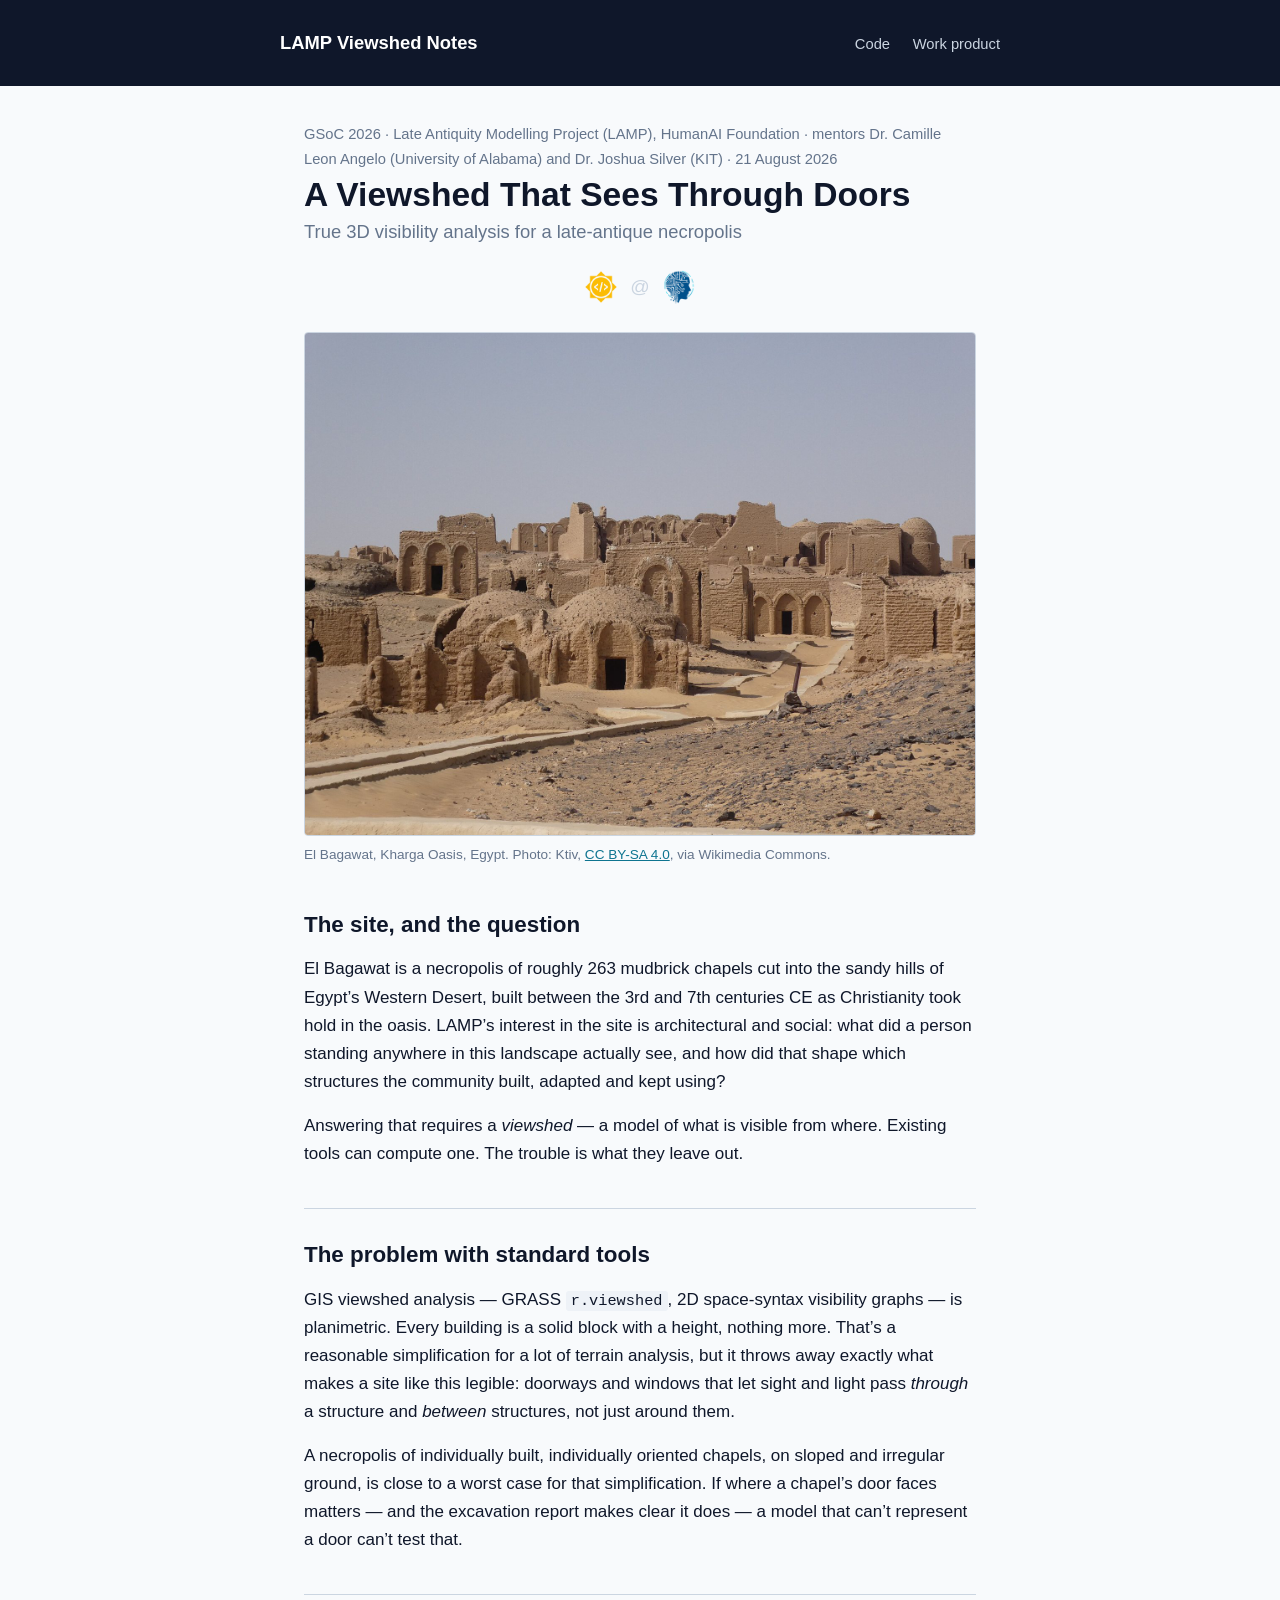
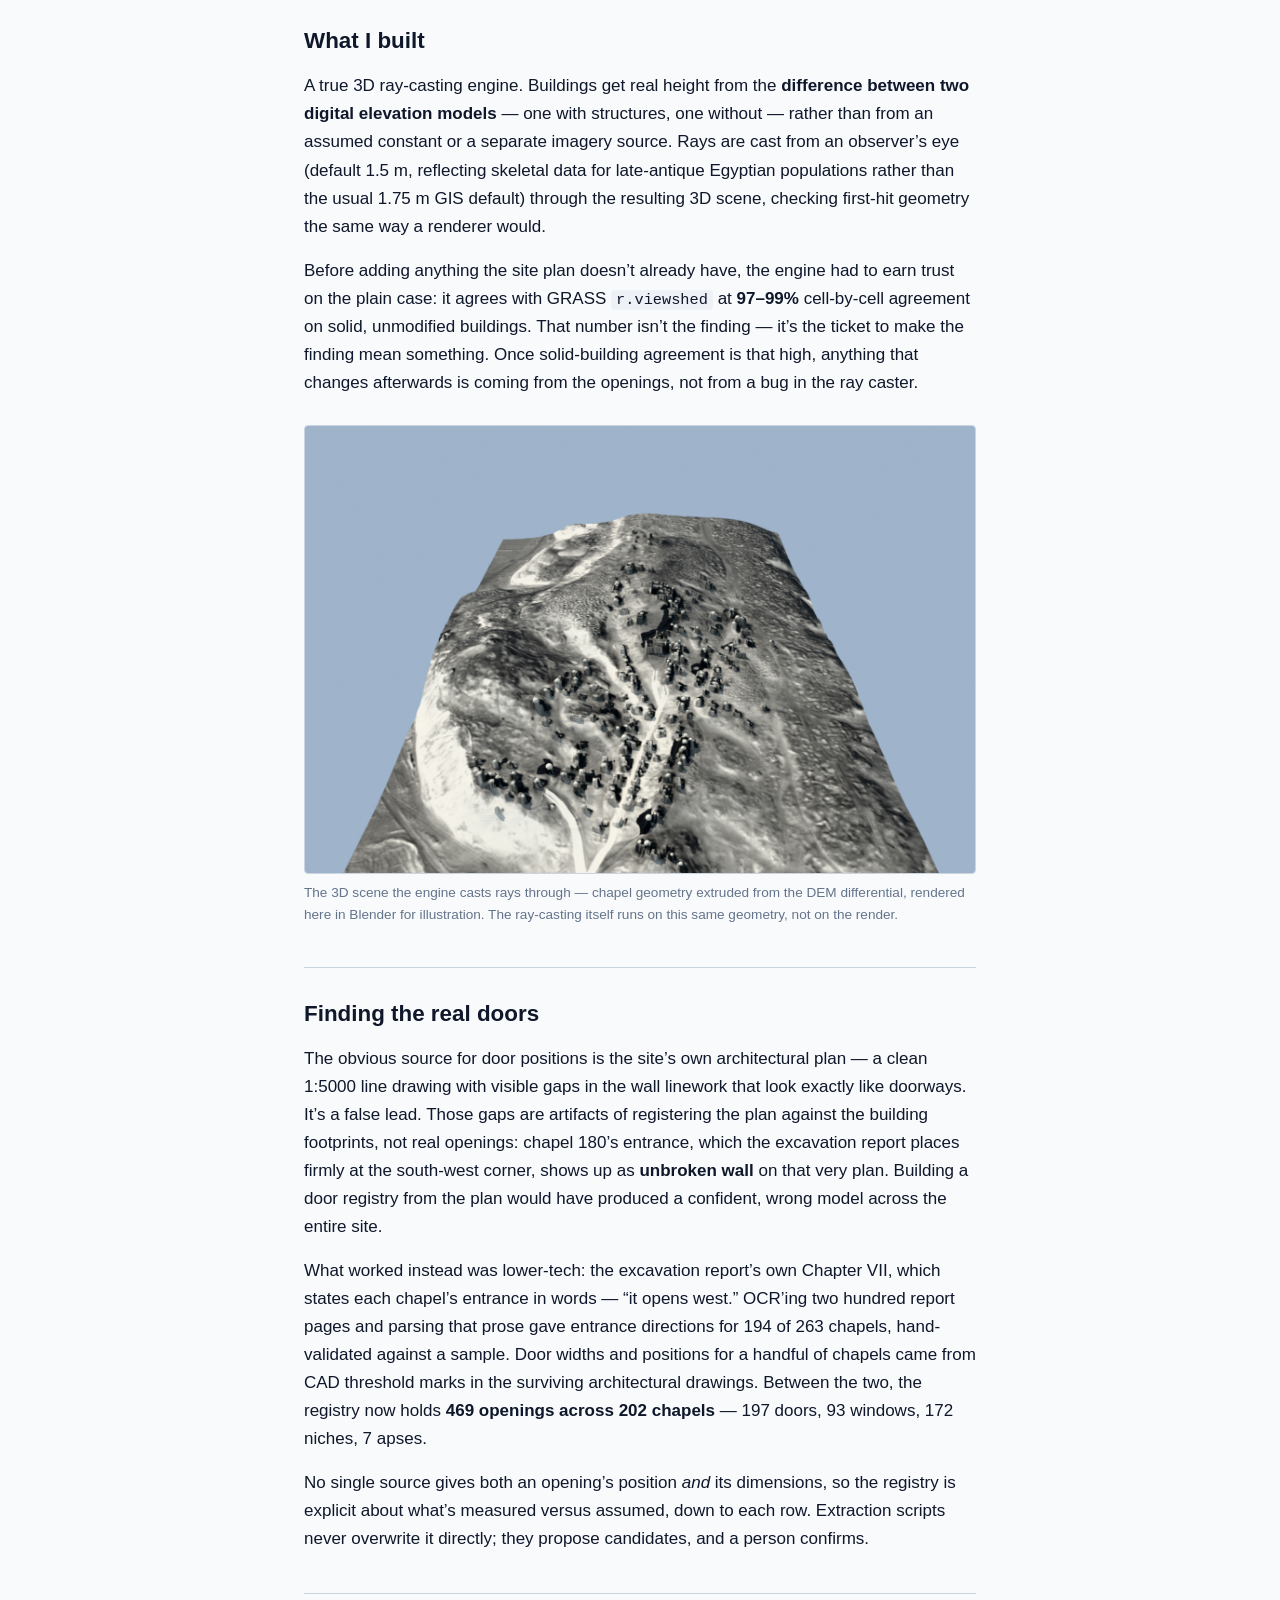
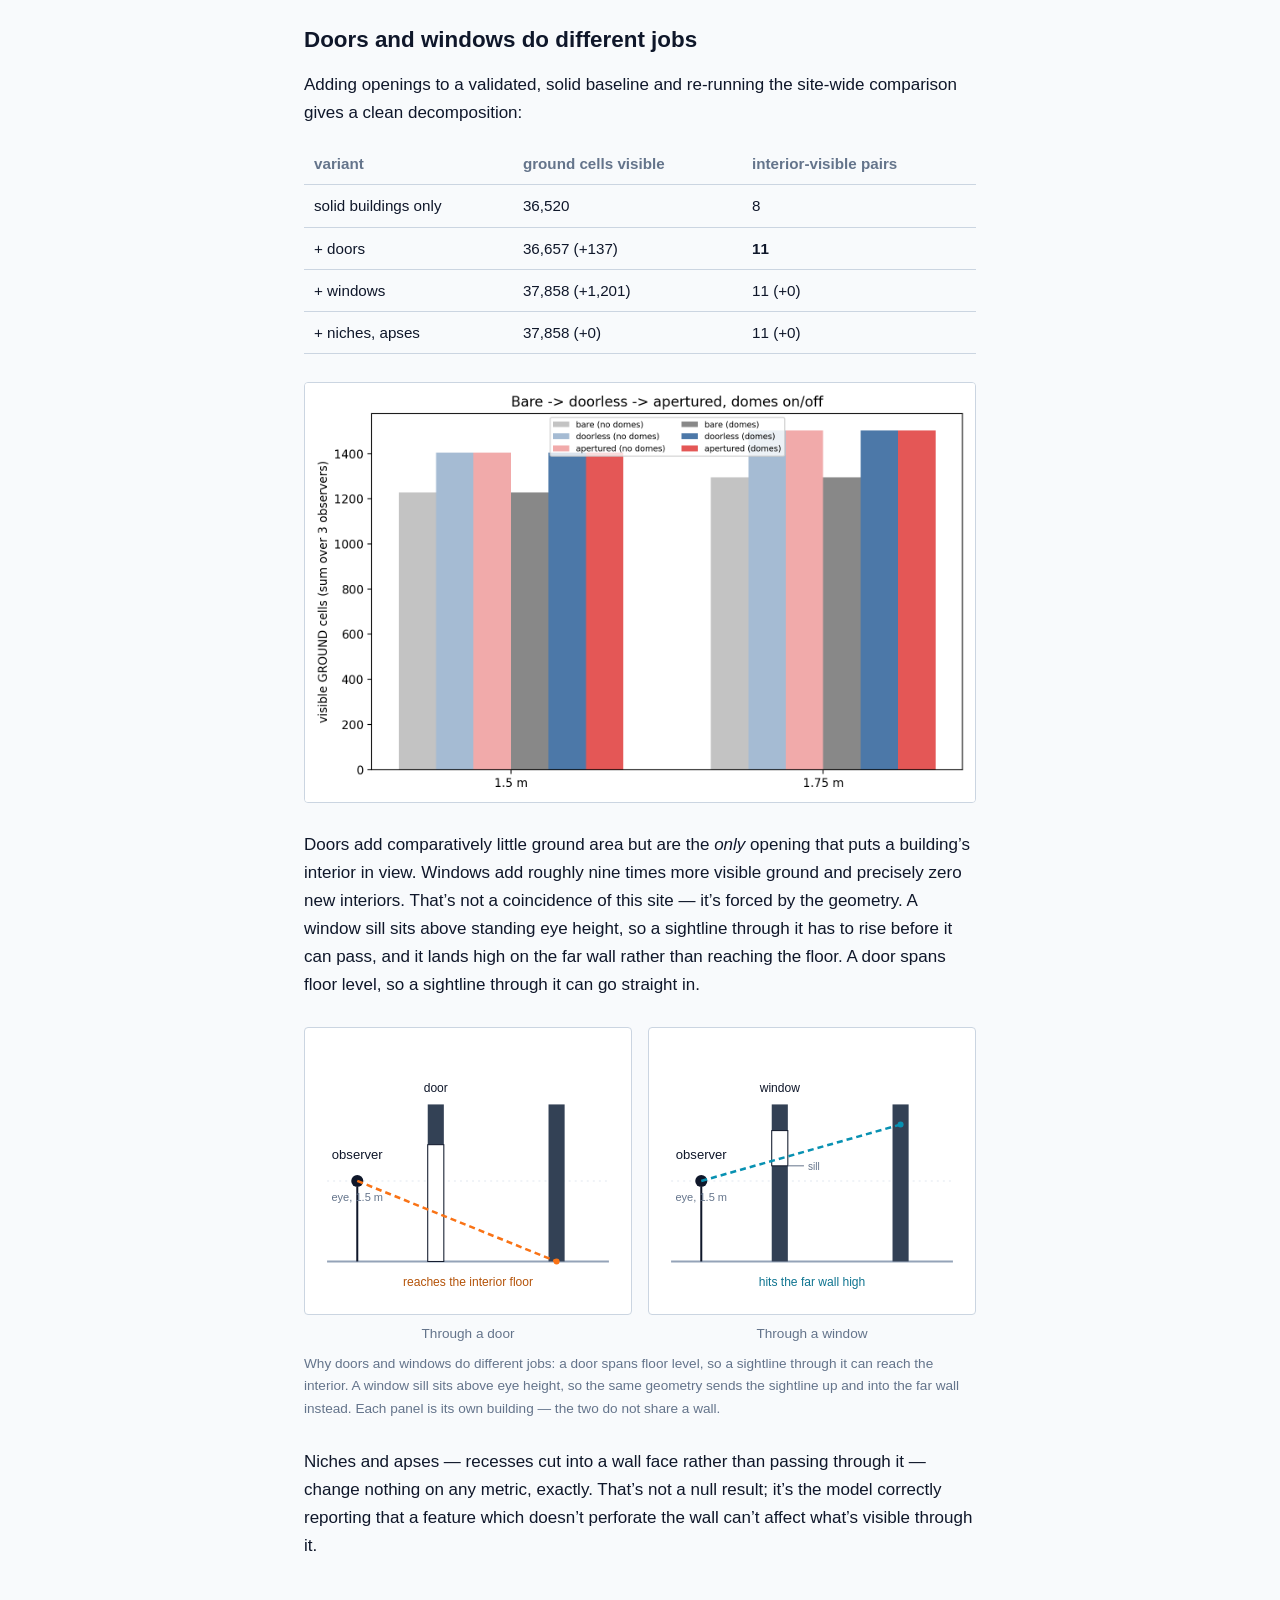
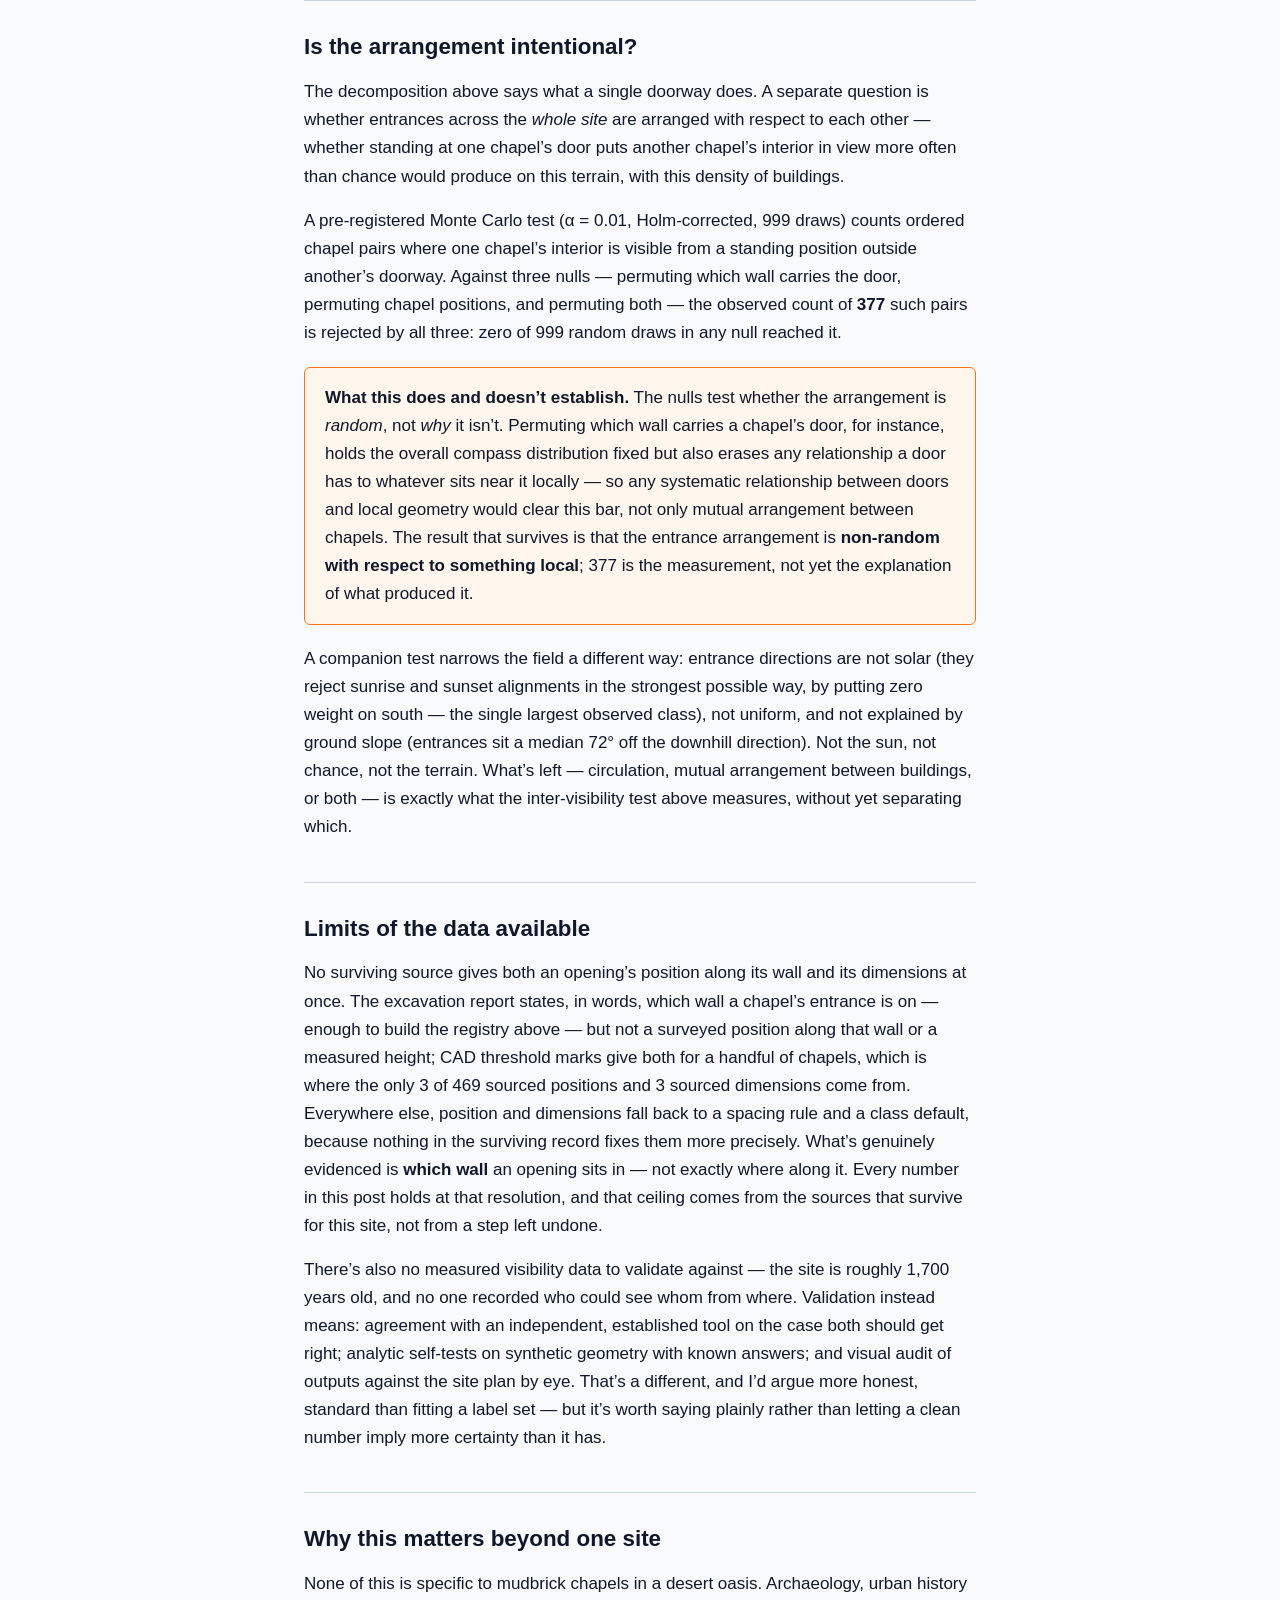
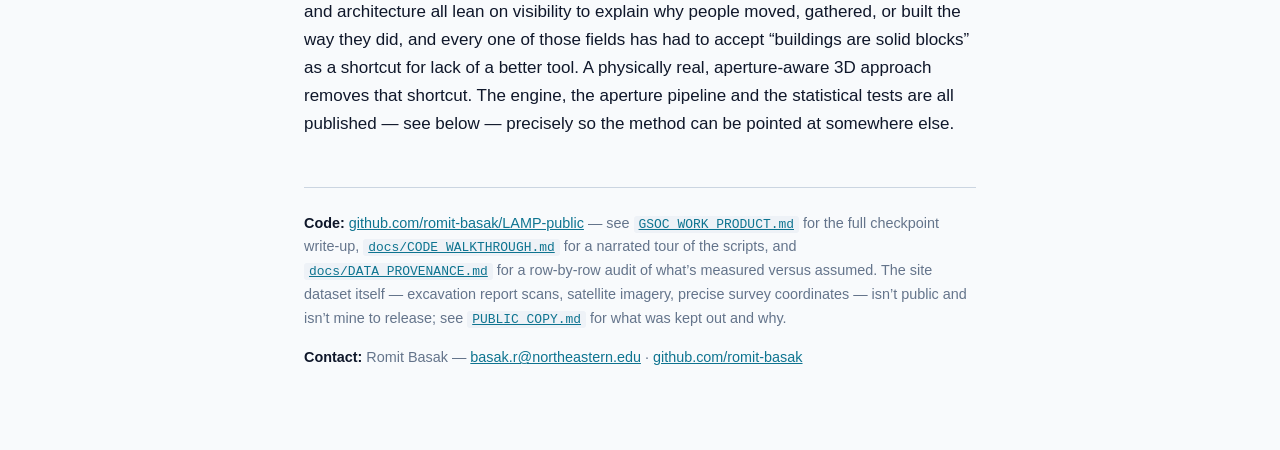
==== blog/a-viewshed-that-sees-through-doors/index.html @ 5e181757 "Renamed the post's URL to match its title and added a HumanAI/GSoC badge to the masthead" ====
<!DOCTYPE html>
<html lang="en">
<head>
<meta charset="utf-8">
<meta name="viewport" content="width=device-width, initial-scale=1">
<title>A Viewshed That Sees Through Doors — LAMP Viewshed Notes</title>
<meta name="description" content="True 3D visibility analysis for a late-antique necropolis: an aperture-aware ray-casting engine, a door/window registry sourced from the excavation report, and a pre-registered test of the entrance arrangement.">
<link rel="stylesheet" href="../assets/site.css">
</head>
<body>
<header class="site-header">
  <div class="wrap">
    <a class="brand" href="../../index.html">LAMP Viewshed Notes</a>
    <nav>
      <a href="https://github.com/romit-basak/LAMP-public">Code</a>
      <a href="https://github.com/romit-basak/LAMP-public/blob/main/GSOC_WORK_PRODUCT.md">Work product</a>
    </nav>
  </div>
</header>

<main>
<article class="post">

  <p class="kicker">GSoC 2026 · Late Antiquity Modelling Project (LAMP), HumanAI Foundation · mentors Dr. Camille Leon Angelo (University of Alabama) and Dr. Joshua Silver (KIT) · 21 August 2026</p>
  <h1>A Viewshed That Sees Through Doors</h1>
  <p class="subtitle">True 3D visibility analysis for a late-antique necropolis</p>

  <div class="program-badges">
    <img src="../assets/gsoc-icon.png" alt="Google Summer of Code">
    <span class="sep">&#64;</span>
    <img src="../assets/humanai-logo.png" alt="HumanAI Foundation">
  </div>

  <figure>
    <img src="assets/hero-bagawat.jpg" alt="General view of the mudbrick chapels at El Bagawat, photographed among the sandy hills of Kharga Oasis">
    <figcaption>El Bagawat, Kharga Oasis, Egypt. Photo: Ktiv,
      <a href="https://creativecommons.org/licenses/by-sa/4.0/">CC BY-SA 4.0</a>,
      via Wikimedia Commons.</figcaption>
  </figure>

  <h2>The site, and the question</h2>
  <p>El Bagawat is a necropolis of roughly 263 mudbrick chapels cut into
  the sandy hills of Egypt&rsquo;s Western Desert, built between the 3rd
  and 7th centuries CE as Christianity took hold in the oasis. LAMP&rsquo;s
  interest in the site is architectural and social: what did a person
  standing anywhere in this landscape actually see, and how did that
  shape which structures the community built, adapted and kept using?</p>
  <p>Answering that requires a <em>viewshed</em> &mdash; a model of what
  is visible from where. Existing tools can compute one. The trouble is
  what they leave out.</p>

  <h2>The problem with standard tools</h2>
  <p>GIS viewshed analysis &mdash; GRASS <code>r.viewshed</code>, 2D
  space-syntax visibility graphs &mdash; is planimetric. Every building
  is a solid block with a height, nothing more. That&rsquo;s a
  reasonable simplification for a lot of terrain analysis, but it
  throws away exactly what makes a site like this legible: doorways and
  windows that let sight and light pass <em>through</em> a structure and
  <em>between</em> structures, not just around them.</p>
  <p>A necropolis of individually built, individually oriented chapels,
  on sloped and irregular ground, is close to a worst case for that
  simplification. If where a chapel&rsquo;s door faces matters &mdash;
  and the excavation report makes clear it does &mdash; a model that
  can&rsquo;t represent a door can&rsquo;t test that.</p>

  <h2>What I built</h2>
  <p>A true 3D ray-casting engine. Buildings get real height from the
  <strong>difference between two digital elevation models</strong>
  &mdash; one with structures, one without &mdash; rather than from an
  assumed constant or a separate imagery source. Rays are cast from an
  observer&rsquo;s eye (default 1.5&nbsp;m, reflecting skeletal data for
  late-antique Egyptian populations rather than the usual 1.75&nbsp;m
  GIS default) through the resulting 3D scene, checking first-hit
  geometry the same way a renderer would.</p>
  <p>Before adding anything the site plan doesn&rsquo;t already have,
  the engine had to earn trust on the plain case: it agrees with GRASS
  <code>r.viewshed</code> at <strong>97&ndash;99%</strong> cell-by-cell
  agreement on solid, unmodified buildings. That number isn&rsquo;t the
  finding &mdash; it&rsquo;s the ticket to make the finding mean
  something. Once solid-building agreement is that high, anything that
  changes afterwards is coming from the openings, not from a bug in the
  ray caster.</p>

  <figure>
    <img src="assets/scene-overview.png" alt="A rendered 3D view of several chapels at eye level, showing real building height and roofline variation derived from the DEM differential">
    <figcaption>The 3D scene the engine casts rays through &mdash;
    chapel geometry extruded from the DEM differential, rendered here in
    Blender for illustration. The ray-casting itself runs on this same
    geometry, not on the render.</figcaption>
  </figure>

  <h2>Finding the real doors</h2>
  <p>The obvious source for door positions is the site&rsquo;s own
  architectural plan &mdash; a clean 1:5000 line drawing with visible
  gaps in the wall linework that look exactly like doorways. It&rsquo;s
  a false lead. Those gaps are artifacts of registering the plan against
  the building footprints, not real openings: chapel 180&rsquo;s
  entrance, which the excavation report places firmly at the south-west
  corner, shows up as <strong>unbroken wall</strong> on that very plan.
  Building a door registry from the plan would have produced a
  confident, wrong model across the entire site.</p>
  <p>What worked instead was lower-tech: the excavation report&rsquo;s
  own Chapter VII, which states each chapel&rsquo;s entrance in words
  &mdash; &ldquo;it opens west.&rdquo; OCR&rsquo;ing two hundred report
  pages and parsing that prose gave entrance directions for 194 of 263
  chapels, hand-validated against a sample. Door widths and positions
  for a handful of chapels came from CAD threshold marks in the
  surviving architectural drawings. Between the two, the registry now
  holds <strong>469 openings across 202 chapels</strong> &mdash; 197
  doors, 93 windows, 172 niches, 7 apses.</p>
  <p>No single source gives both an opening&rsquo;s position <em>and</em>
  its dimensions, so the registry is explicit about what&rsquo;s
  measured versus assumed, down to each row. Extraction scripts never
  overwrite it directly; they propose candidates, and a person
  confirms.</p>

  <h2>Doors and windows do different jobs</h2>
  <p>Adding openings to a validated, solid baseline and re-running the
  site-wide comparison gives a clean decomposition:</p>

  <table>
    <thead>
      <tr><th>variant</th><th>ground cells visible</th><th>interior-visible pairs</th></tr>
    </thead>
    <tbody>
      <tr><td>solid buildings only</td><td>36,520</td><td>8</td></tr>
      <tr><td>+ doors</td><td>36,657 (+137)</td><td><strong>11</strong></td></tr>
      <tr><td>+ windows</td><td>37,858 (+1,201)</td><td>11 (+0)</td></tr>
      <tr><td>+ niches, apses</td><td>37,858 (+0)</td><td>11 (+0)</td></tr>
    </tbody>
  </table>

  <figure>
    <img src="../../Task_2/comparison_all_fabric/decomposition_apertures.png" alt="Decomposition of visible ground cells and interior-visible chapel pairs by opening type — solid buildings, then doors, windows, and recesses added in turn">
  </figure>

  <p>Doors add comparatively little ground area but are the
  <em>only</em> opening that puts a building&rsquo;s interior in view.
  Windows add roughly nine times more visible ground and precisely zero
  new interiors. That&rsquo;s not a coincidence of this site &mdash;
  it&rsquo;s forced by the geometry. A window sill sits above standing
  eye height, so a sightline through it has to rise before it can pass,
  and it lands high on the far wall rather than reaching the floor. A
  door spans floor level, so a sightline through it can go straight
  in.</p>

  <figure class="schematic" role="img" aria-label="Two side-by-side diagrams: a sightline through a door reaching the interior floor of a far wall, and a sightline through a window, whose sill sits above eye height, rising to strike a far wall well above the floor">
    <div class="schematic-row" aria-hidden="true">
      <div class="schematic-item">
      <svg viewBox="0 0 300 260" xmlns="http://www.w3.org/2000/svg">
        <line x1="10" y1="140" x2="290" y2="140" stroke="#e2e8f0" stroke-width="1" stroke-dasharray="2 4"/>
        <line x1="10" y1="220" x2="290" y2="220" stroke="#94a3b8" stroke-width="2"/>
        <rect x="110" y="64" width="16" height="156" fill="#334155"/>
        <rect x="110" y="104" width="16" height="116" fill="#ffffff" stroke="#0f172a" stroke-width="1"/>
        <rect x="230" y="64" width="16" height="156" fill="#334155"/>
        <circle cx="40" cy="140" r="6" fill="#0f172a"/>
        <line x1="40" y1="146" x2="40" y2="220" stroke="#0f172a" stroke-width="2"/>
        <text x="40" y="118" font-size="13" fill="#0f172a" text-anchor="middle">observer</text>
        <text x="40" y="160" font-size="11" fill="#64748b" text-anchor="middle">eye, 1.5 m</text>
        <text x="118" y="52" font-size="12" fill="#0f172a" text-anchor="middle">door</text>
        <line x1="40" y1="140" x2="238" y2="220" stroke="#f97316" stroke-width="2.5" stroke-dasharray="6 4"/>
        <circle cx="238" cy="220" r="3" fill="#f97316"/>
        <text x="150" y="244" font-size="12" fill="#b45309" text-anchor="middle">reaches the interior floor</text>
      </svg>
        <p class="schematic-title">Through a door</p>
      </div>
      <div class="schematic-item">
      <svg viewBox="0 0 300 260" xmlns="http://www.w3.org/2000/svg">
        <line x1="10" y1="140" x2="290" y2="140" stroke="#e2e8f0" stroke-width="1" stroke-dasharray="2 4"/>
        <line x1="10" y1="220" x2="290" y2="220" stroke="#94a3b8" stroke-width="2"/>
        <rect x="110" y="64" width="16" height="156" fill="#334155"/>
        <rect x="110" y="90" width="16" height="35" fill="#ffffff" stroke="#0f172a" stroke-width="1"/>
        <rect x="230" y="64" width="16" height="156" fill="#334155"/>
        <circle cx="40" cy="140" r="6" fill="#0f172a"/>
        <line x1="40" y1="146" x2="40" y2="220" stroke="#0f172a" stroke-width="2"/>
        <text x="40" y="118" font-size="13" fill="#0f172a" text-anchor="middle">observer</text>
        <text x="40" y="160" font-size="11" fill="#64748b" text-anchor="middle">eye, 1.5 m</text>
        <text x="118" y="52" font-size="12" fill="#0f172a" text-anchor="middle">window</text>
        <line x1="126" y1="125" x2="142" y2="125" stroke="#64748b" stroke-width="1"/>
        <text x="146" y="129" font-size="10" fill="#64748b">sill</text>
        <line x1="40" y1="140" x2="238" y2="84" stroke="#0891b2" stroke-width="2.5" stroke-dasharray="6 4"/>
        <circle cx="238" cy="84" r="3" fill="#0891b2"/>
        <text x="150" y="244" font-size="12" fill="#0e7490" text-anchor="middle">hits the far wall high</text>
      </svg>
        <p class="schematic-title">Through a window</p>
      </div>
    </div>
    <figcaption>Why doors and windows do different jobs: a door spans
    floor level, so a sightline through it can reach the interior. A
    window sill sits above eye height, so the same geometry sends the
    sightline up and into the far wall instead. Each panel is its own
    building &mdash; the two do not share a wall.</figcaption>
  </figure>

  <p>Niches and apses &mdash; recesses cut into a wall face rather than
  passing through it &mdash; change nothing on any metric, exactly.
  That&rsquo;s not a null result; it&rsquo;s the model correctly
  reporting that a feature which doesn&rsquo;t perforate the wall
  can&rsquo;t affect what&rsquo;s visible through it.</p>

  <h2>Is the arrangement intentional?</h2>
  <p>The decomposition above says what a single doorway does. A
  separate question is whether entrances across the <em>whole site</em>
  are arranged with respect to each other &mdash; whether standing at
  one chapel&rsquo;s door puts another chapel&rsquo;s interior in view
  more often than chance would produce on this terrain, with this
  density of buildings.</p>
  <p>A pre-registered Monte Carlo test (&alpha; = 0.01, Holm-corrected,
  999 draws) counts ordered chapel pairs where one chapel&rsquo;s
  interior is visible from a standing position outside another&rsquo;s
  doorway. Against three nulls &mdash; permuting which wall carries the
  door, permuting chapel positions, and permuting both &mdash; the
  observed count of <strong>377</strong> such pairs is rejected by all
  three: zero of 999 random draws in any null reached it.</p>

  <div class="callout">
    <p><strong>What this does and doesn&rsquo;t establish.</strong> The
    nulls test whether the arrangement is <em>random</em>, not
    <em>why</em> it isn&rsquo;t. Permuting which wall carries a
    chapel&rsquo;s door, for instance, holds the overall compass
    distribution fixed but also erases any relationship a door has to
    whatever sits near it locally &mdash; so any systematic relationship
    between doors and local geometry would clear this bar, not only
    mutual arrangement between chapels. The result that survives is that
    the entrance arrangement is <strong>non-random with respect to
    something local</strong>; 377 is the measurement, not yet the
    explanation of what produced it.</p>
  </div>

  <p>A companion test narrows the field a different way: entrance
  directions are not solar (they reject sunrise and sunset alignments in
  the strongest possible way, by putting zero weight on south &mdash;
  the single largest observed class), not uniform, and not explained by
  ground slope (entrances sit a median 72&deg; off the downhill
  direction). Not the sun, not chance, not the terrain. What&rsquo;s
  left &mdash; circulation, mutual arrangement between buildings, or
  both &mdash; is exactly what the inter-visibility test above measures,
  without yet separating which.</p>

  <h2>Limits of the data available</h2>
  <p>No surviving source gives both an opening&rsquo;s position along
  its wall and its dimensions at once. The excavation report states, in
  words, which wall a chapel&rsquo;s entrance is on &mdash; enough to
  build the registry above &mdash; but not a surveyed position along
  that wall or a measured height; CAD threshold marks give both for a
  handful of chapels, which is where the only 3 of 469 sourced
  positions and 3 sourced dimensions come from. Everywhere else,
  position and dimensions fall back to a spacing rule and a class
  default, because nothing in the surviving record fixes them more
  precisely. What&rsquo;s genuinely evidenced is <strong>which
  wall</strong> an opening sits in &mdash; not exactly where along it.
  Every number in this post holds at that resolution, and that ceiling
  comes from the sources that survive for this site, not from a step
  left undone.</p>
  <p>There&rsquo;s also no measured visibility data to validate against
  &mdash; the site is roughly 1,700 years old, and no one recorded who
  could see whom from where. Validation instead means: agreement with
  an independent, established tool on the case both should get right;
  analytic self-tests on synthetic geometry with known answers; and
  visual audit of outputs against the site plan by eye. That&rsquo;s a
  different, and I&rsquo;d argue more honest, standard than fitting a
  label set &mdash; but it&rsquo;s worth saying plainly rather than
  letting a clean number imply more certainty than it has.</p>

  <h2>Why this matters beyond one site</h2>
  <p>None of this is specific to mudbrick chapels in a desert oasis.
  Archaeology, urban history and architecture all lean on visibility to
  explain why people moved, gathered, or built the way they did, and
  every one of those fields has had to accept &ldquo;buildings are
  solid blocks&rdquo; as a shortcut for lack of a better tool. A
  physically real, aperture-aware 3D approach removes that shortcut.
  The engine, the aperture pipeline and the statistical tests are all
  published &mdash; see below &mdash; precisely so the method can be
  pointed at somewhere else.</p>

  <footer class="post-footer">
    <p><strong>Code:</strong> <a href="https://github.com/romit-basak/LAMP-public">github.com/romit-basak/LAMP-public</a>
    &mdash; see <a href="https://github.com/romit-basak/LAMP-public/blob/main/GSOC_WORK_PRODUCT.md"><code>GSOC_WORK_PRODUCT.md</code></a>
    for the full checkpoint write-up, <a href="https://github.com/romit-basak/LAMP-public/blob/main/docs/CODE_WALKTHROUGH.md"><code>docs/CODE_WALKTHROUGH.md</code></a>
    for a narrated tour of the scripts, and <a href="https://github.com/romit-basak/LAMP-public/blob/main/docs/DATA_PROVENANCE.md"><code>docs/DATA_PROVENANCE.md</code></a>
    for a row-by-row audit of what&rsquo;s measured versus assumed. The
    site dataset itself &mdash; excavation report scans, satellite
    imagery, precise survey coordinates &mdash; isn&rsquo;t public and
    isn&rsquo;t mine to release; see <a href="https://github.com/romit-basak/LAMP-public/blob/main/PUBLIC_COPY.md"><code>PUBLIC_COPY.md</code></a>
    for what was kept out and why.</p>
    <p><strong>Contact:</strong> Romit Basak &mdash;
    <a href="mailto:basak.r@northeastern.edu">basak.r@northeastern.edu</a>
    &middot; <a href="https://github.com/romit-basak">github.com/romit-basak</a></p>
  </footer>

</article>
</main>
</body>
</html>
---- blog/assets/site.css ----
/* Shared styles for the LAMP viewshed blog. Plain CSS, no build step,
   no external font or framework dependency — kept deliberately
   self-contained so the site works from a static file server with
   nothing else in place. */

:root {
  --ink: #0f172a;
  --mute: #64748b;
  --line: #cbd5e1;
  --accent: #f97316;
  --accent-dark: #b45309;
  --accent-bg: #fff7ed;
  --cyan: #0891b2;
  --cyan-dark: #0e7490;
  --paper: #ffffff;
  --canvas: #f8fafc;
  --max-w: 720px;
}

* { box-sizing: border-box; }

html { -webkit-text-size-adjust: 100%; }

body {
  margin: 0;
  background: var(--canvas);
  color: var(--ink);
  font: 17px/1.65 -apple-system, BlinkMacSystemFont, "Segoe UI", Roboto,
        Helvetica, Arial, sans-serif;
}

header.site-header {
  background: var(--ink);
  color: #fff;
  padding: 28px 24px;
}

header.site-header .wrap {
  max-width: var(--max-w);
  margin: 0 auto;
  display: flex;
  align-items: baseline;
  justify-content: space-between;
  gap: 16px;
  flex-wrap: wrap;
}

header.site-header a.brand {
  color: #fff;
  text-decoration: none;
  font-weight: 700;
  font-size: 1.15rem;
}

header.site-header a.brand:hover { text-decoration: underline; }

header.site-header nav a {
  color: #cbd5e1;
  text-decoration: none;
  font-size: 0.92rem;
  margin-left: 18px;
}

header.site-header nav a:hover { color: #fff; }

main {
  max-width: var(--max-w);
  margin: 0 auto;
  padding: 36px 24px 64px;
}

/* ---- index / post-list page ------------------------------------- */

.intro {
  color: var(--mute);
  margin-bottom: 32px;
  font-size: 1.02rem;
}

.post-list { list-style: none; margin: 0; padding: 0; }

.post-card {
  padding: 22px 0;
  border-bottom: 1px solid var(--line);
}

.post-card:first-child { padding-top: 0; }

.post-card time {
  display: block;
  color: var(--mute);
  font-size: 0.85rem;
  margin-bottom: 4px;
}

.post-card h2 {
  margin: 0 0 8px;
  font-size: 1.4rem;
}

.post-card h2 a {
  color: var(--ink);
  text-decoration: none;
}

.post-card h2 a:hover { color: var(--accent-dark); }

.post-card p { margin: 0; color: #334155; }

/* ---- article page ------------------------------------------------ */

article.post > .kicker {
  color: var(--mute);
  font-size: 0.92rem;
  margin-bottom: 4px;
}

article.post h1 {
  margin: 4px 0 2px;
  font-size: 2.1rem;
  line-height: 1.2;
}

article.post .subtitle {
  color: var(--mute);
  font-size: 1.15rem;
  margin: 0 0 22px;
}

.program-badges {
  display: flex;
  align-items: center;
  justify-content: center;
  gap: 12px;
  margin: 0 0 26px;
}

.program-badges img { height: 34px; width: auto; display: block; }

.program-badges .sep { color: var(--line); font-size: 1.2rem; }

article.post figure {
  margin: 28px 0;
}

article.post figure img,
article.post figure svg {
  width: 100%;
  height: auto;
  display: block;
  border: 1px solid var(--line);
  border-radius: 4px;
  background: var(--paper);
}

article.post figure.schematic svg { padding: 12px; }

article.post .schematic-row {
  display: flex;
  gap: 16px;
}

article.post .schematic-item {
  flex: 1 1 0;
  min-width: 0;
}

article.post .schematic-item svg { margin: 0; }

article.post .schematic-title {
  text-align: center;
  font-size: 0.85rem;
  color: var(--mute);
  margin: 8px 0 0;
}

@media (max-width: 560px) {
  article.post .schematic-row { flex-direction: column; }
}

article.post figcaption {
  font-size: 0.85rem;
  color: var(--mute);
  margin-top: 8px;
}

article.post h2 {
  margin: 40px 0 12px;
  font-size: 1.4rem;
  border-top: 1px solid var(--line);
  padding-top: 28px;
}

article.post h2:first-of-type { border-top: none; padding-top: 0; }

article.post p { margin: 0 0 16px; }

article.post a { color: var(--cyan-dark); }

article.post table {
  width: 100%;
  border-collapse: collapse;
  margin: 8px 0 24px;
  font-size: 0.95rem;
}

article.post th, article.post td {
  text-align: left;
  padding: 8px 10px;
  border-bottom: 1px solid var(--line);
}

article.post th { color: var(--mute); font-weight: 600; }

article.post strong { color: var(--ink); }

article.post code {
  background: #eef2f7;
  padding: 1px 5px;
  border-radius: 3px;
  font-size: 0.9em;
}

.callout {
  background: var(--accent-bg);
  border: 1px solid var(--accent);
  border-radius: 6px;
  padding: 16px 20px;
  margin: 20px 0;
}

.callout p:last-child { margin-bottom: 0; }

footer.post-footer {
  margin-top: 48px;
  padding-top: 24px;
  border-top: 1px solid var(--line);
  color: var(--mute);
  font-size: 0.9rem;
}

footer.post-footer a { color: var(--cyan-dark); }

footer.site-footer {
  max-width: var(--max-w);
  margin: 0 auto;
  padding: 0 24px 48px;
  color: var(--mute);
  font-size: 0.85rem;
}

@media (max-width: 480px) {
  main { padding: 24px 16px 48px; }
  article.post h1 { font-size: 1.6rem; }
}
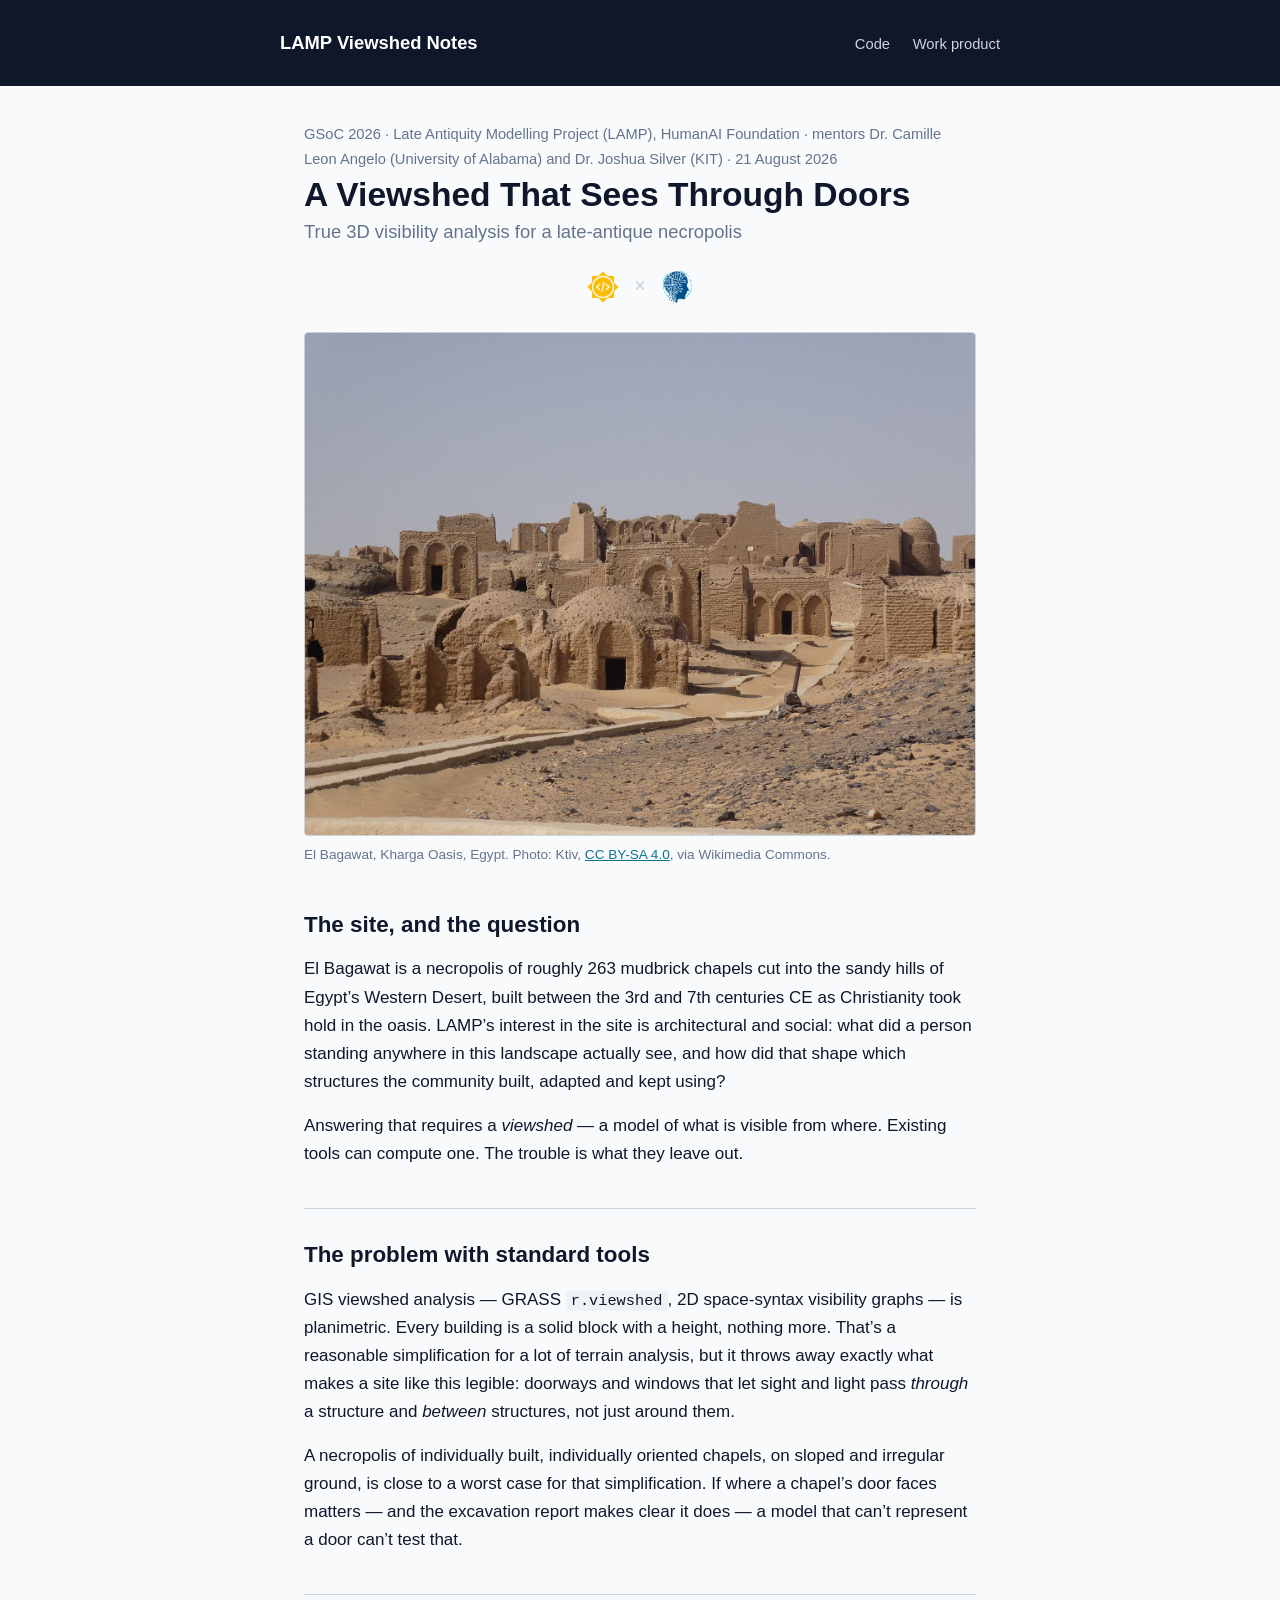
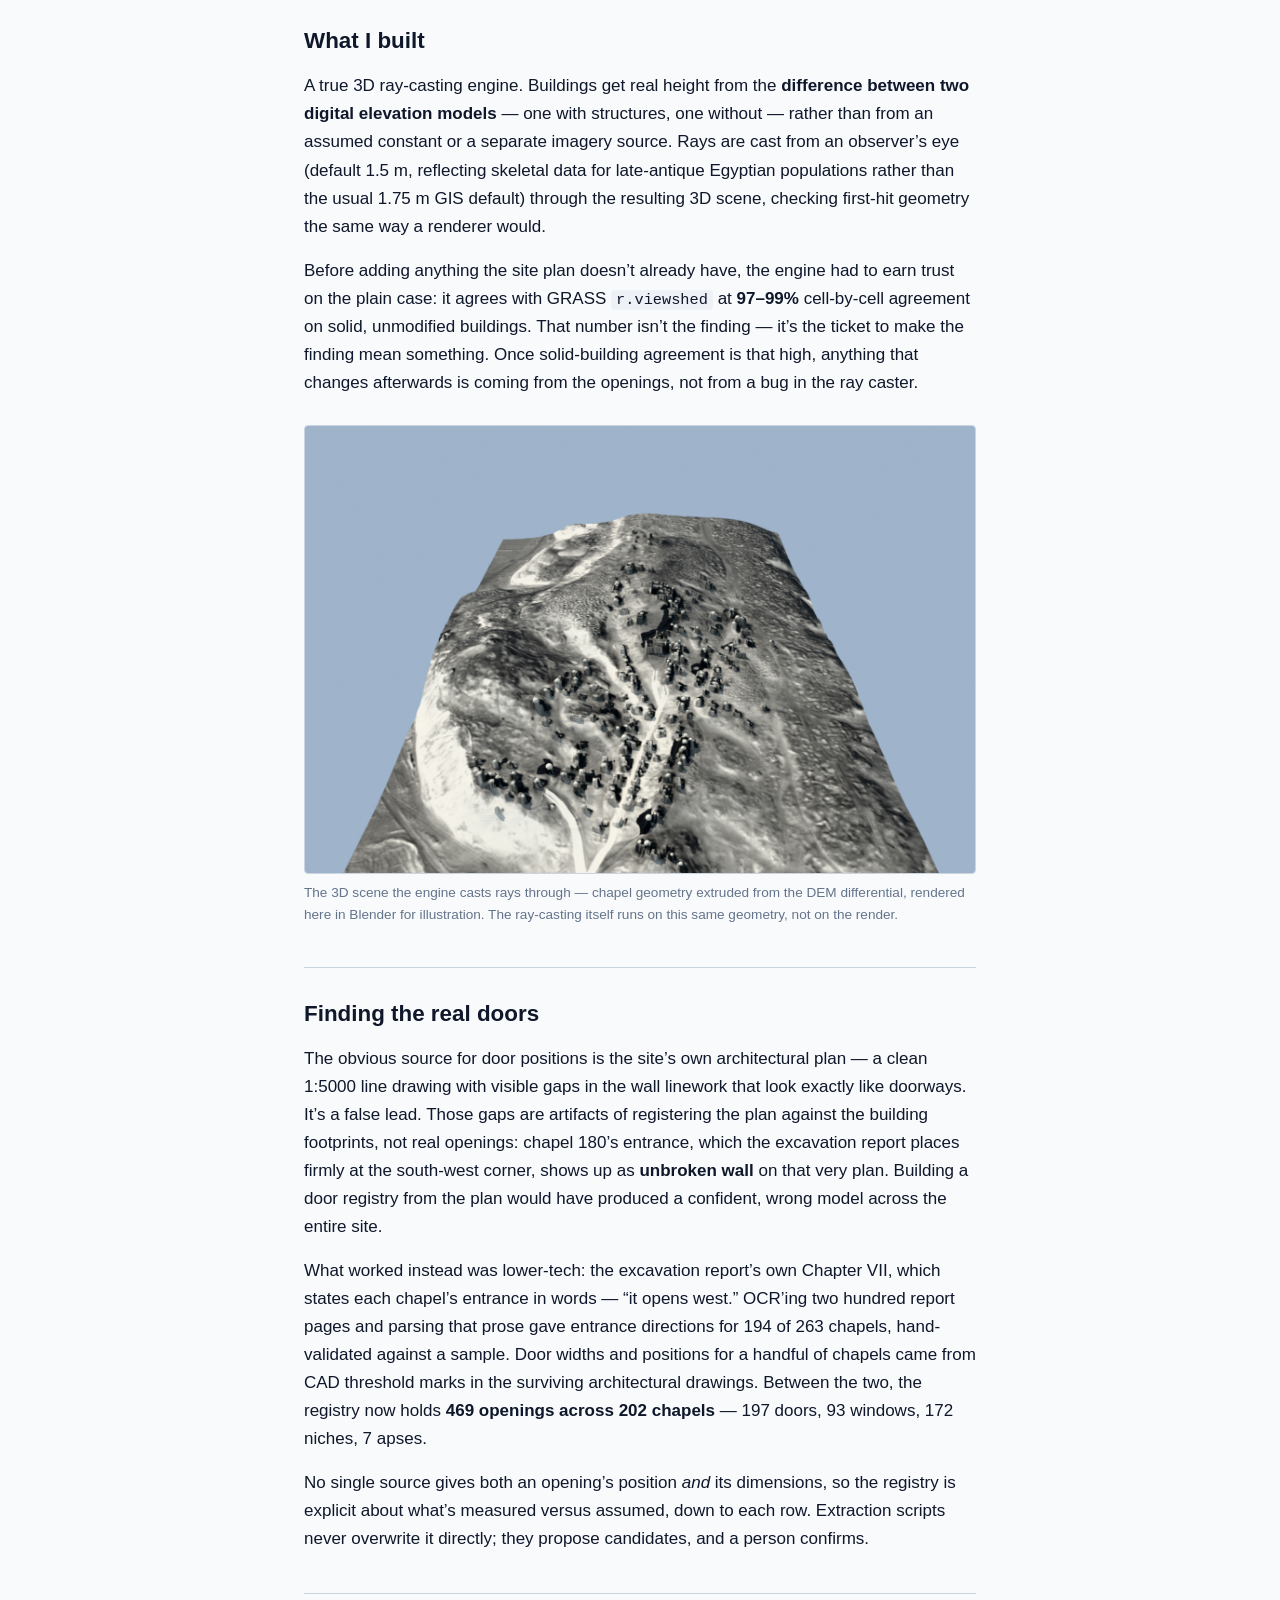
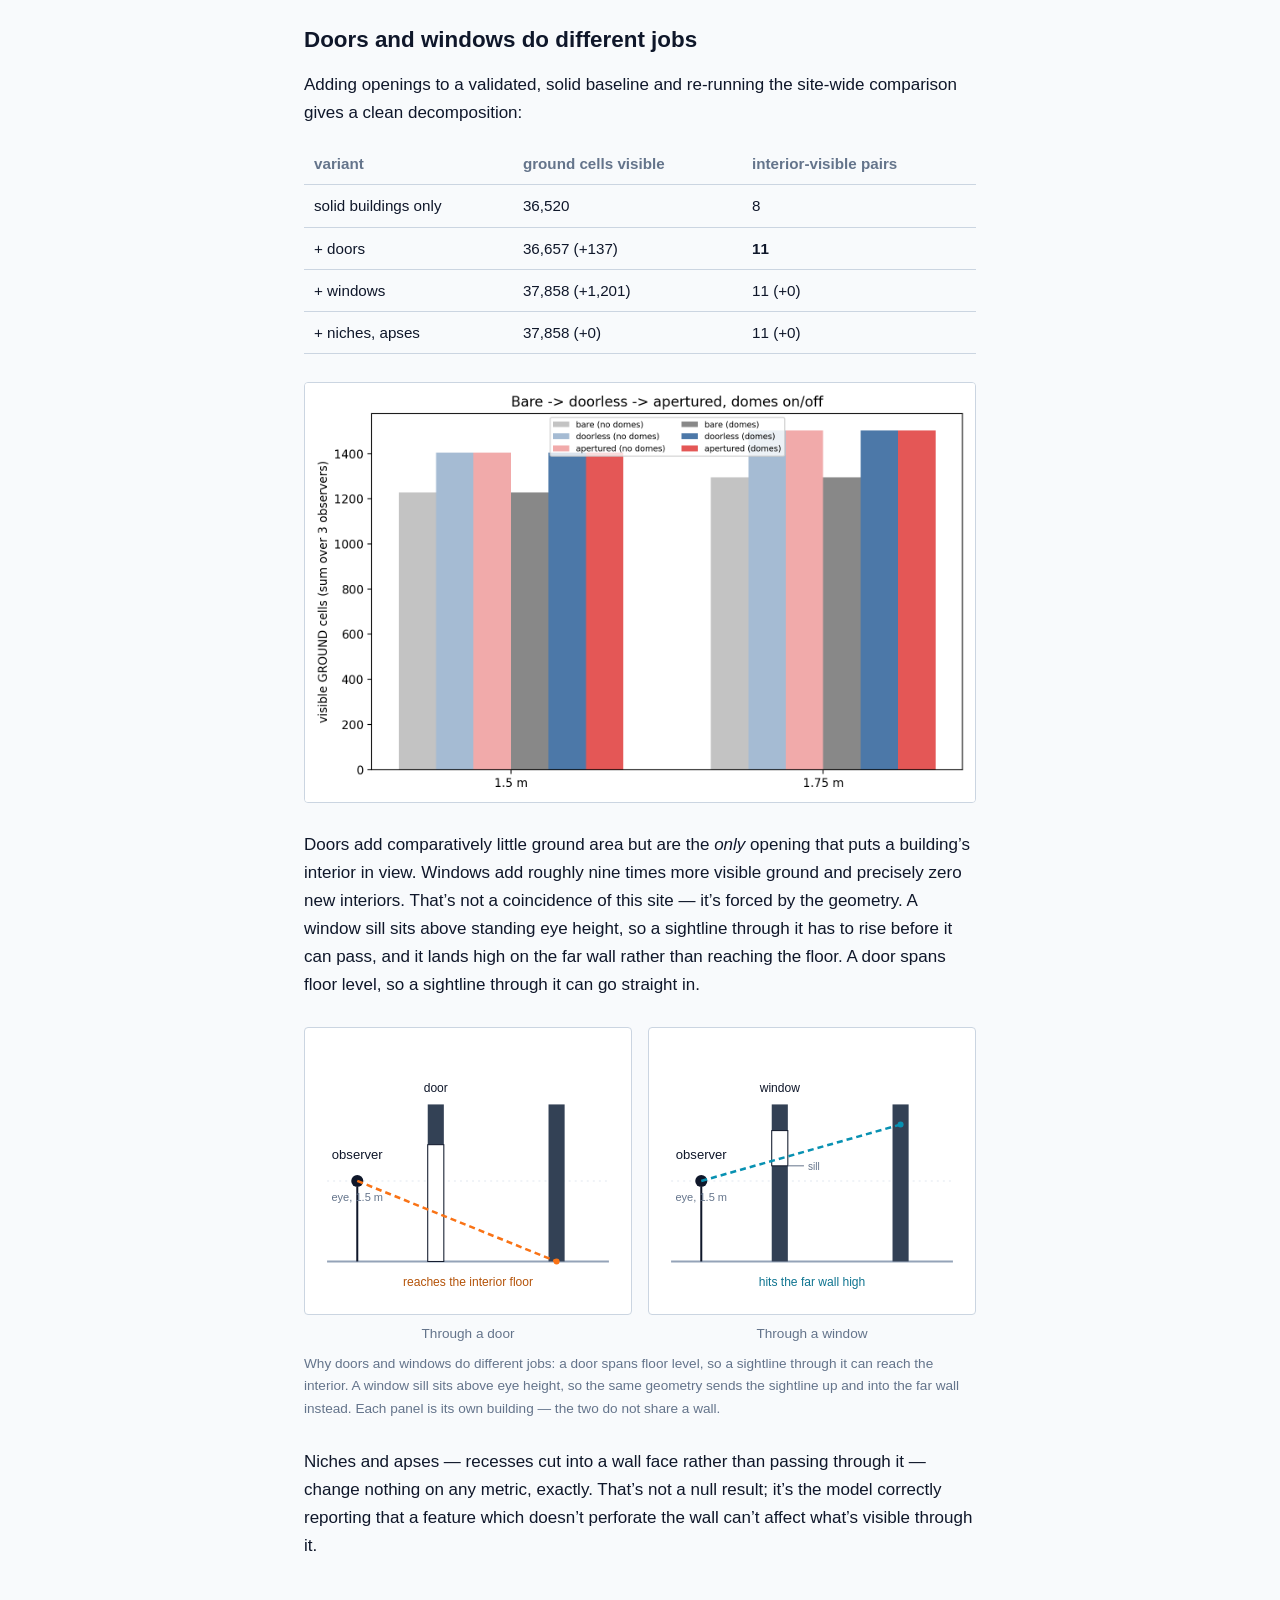
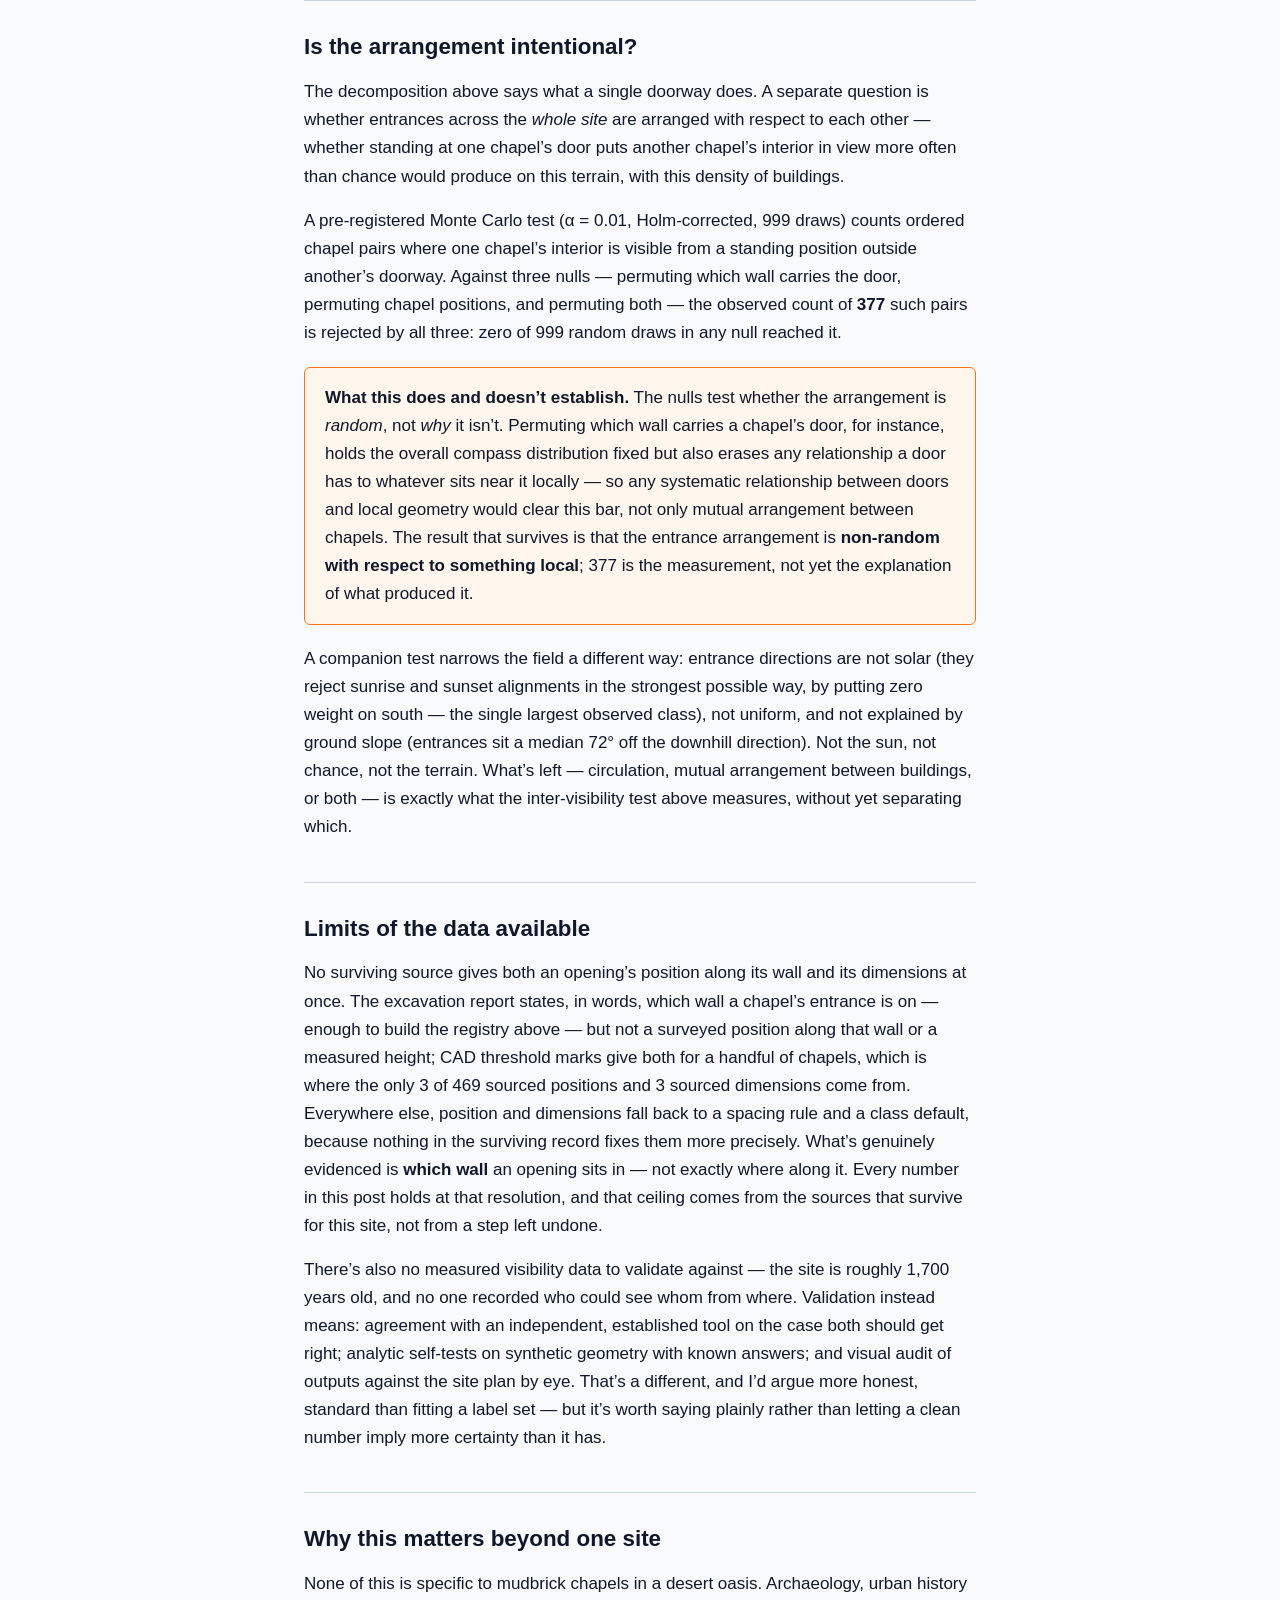
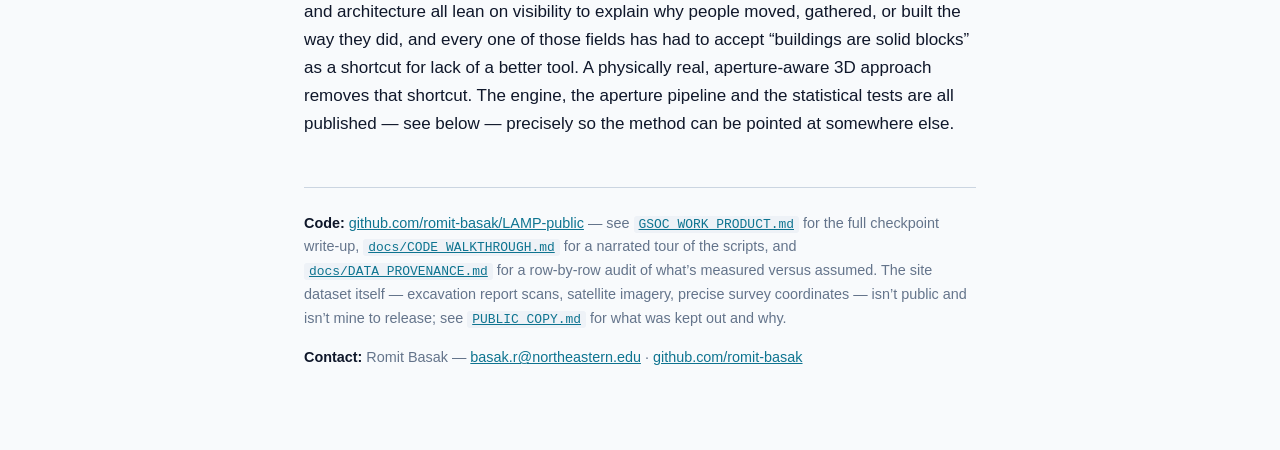
==== commit aa0f0422: "Flattened the GSoC/HumanAI badge into a single opaque image to stop dark-mode extensions mangling th" ====
--- a/blog/a-viewshed-that-sees-through-doors/index.html
+++ b/blog/a-viewshed-that-sees-through-doors/index.html
@@ -26,9 +26,7 @@
   <p class="subtitle">True 3D visibility analysis for a late-antique necropolis</p>
 
   <div class="program-badges">
-    <img src="../assets/gsoc-icon.png" alt="Google Summer of Code">
-    <span class="sep">&#64;</span>
-    <img src="../assets/humanai-logo.png" alt="HumanAI Foundation">
+    <img src="../assets/gsoc-humanai-badge.png" alt="Google Summer of Code x HumanAI Foundation">
   </div>
 
   <figure>
--- a/blog/assets/site.css
+++ b/blog/assets/site.css
@@ -137,8 +137,6 @@
 
 .program-badges img { height: 34px; width: auto; display: block; }
 
-.program-badges .sep { color: var(--line); font-size: 1.2rem; }
-
 article.post figure {
   margin: 28px 0;
 }
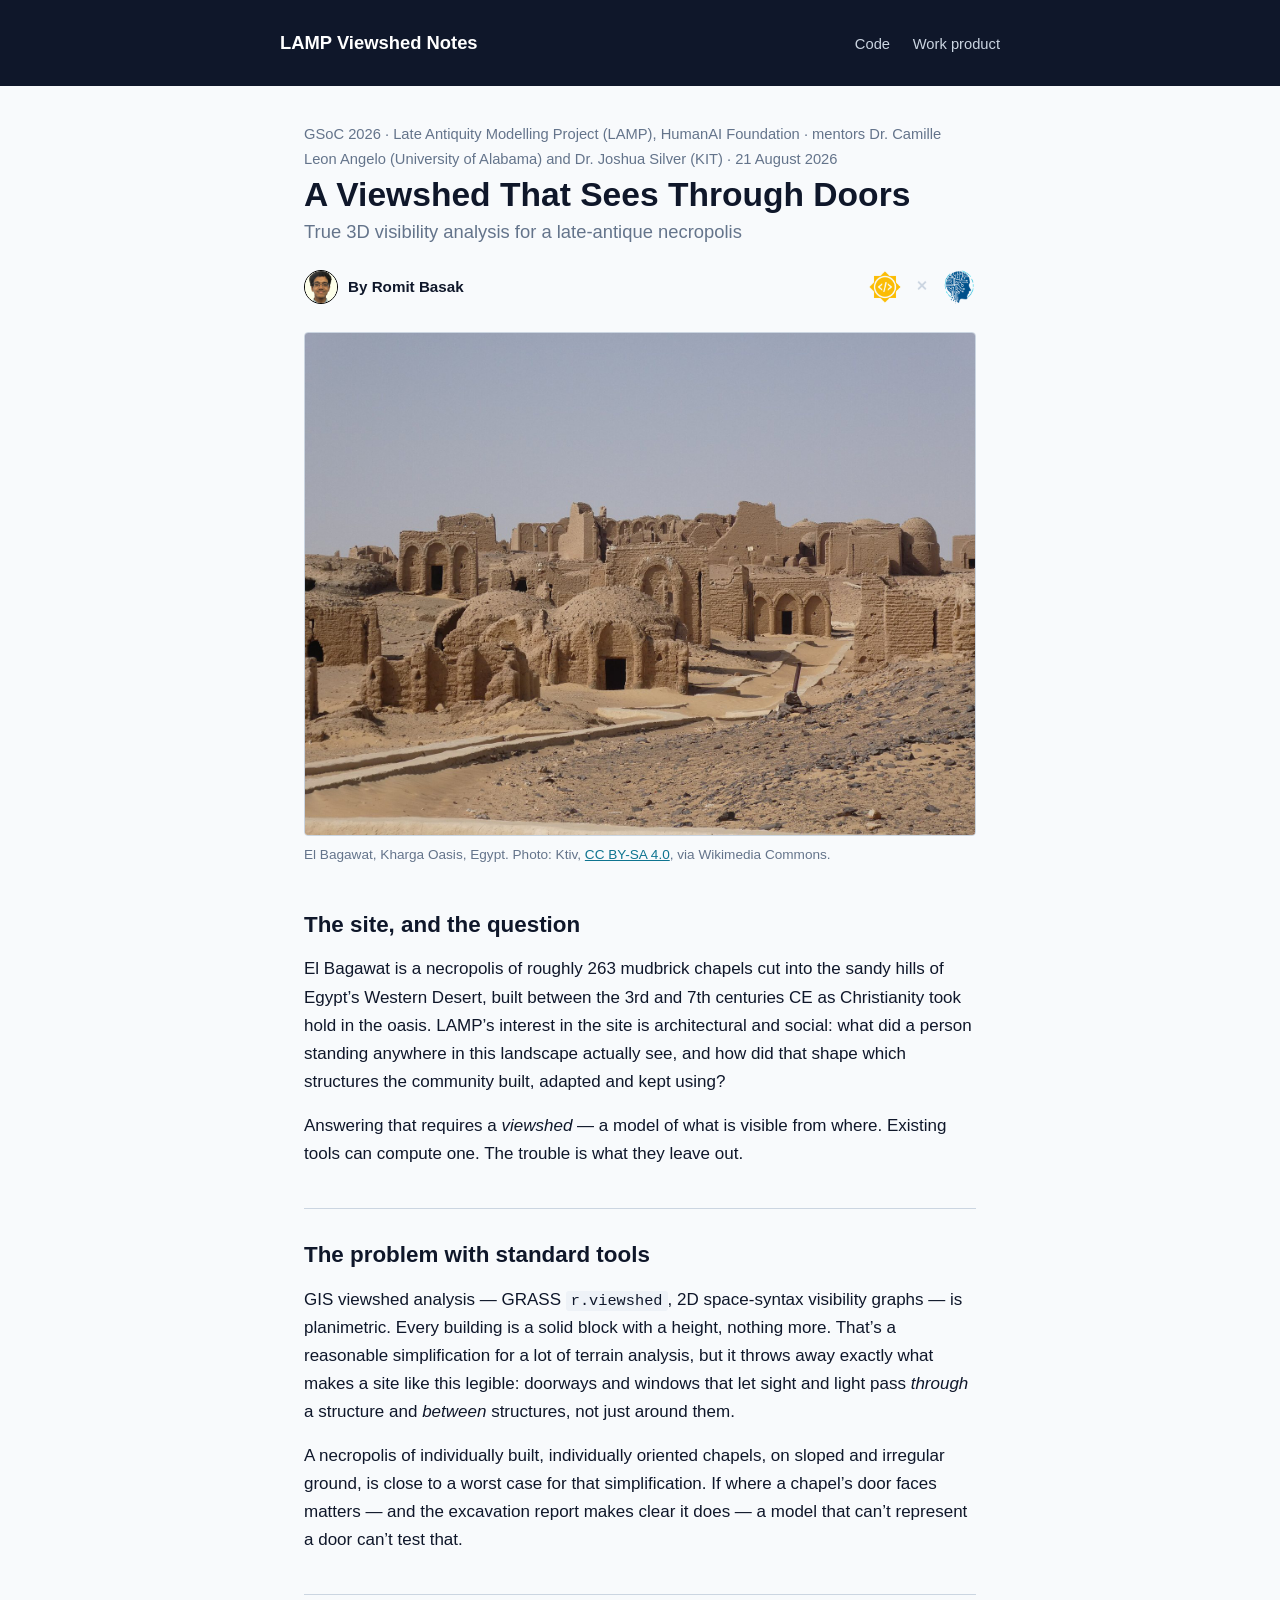
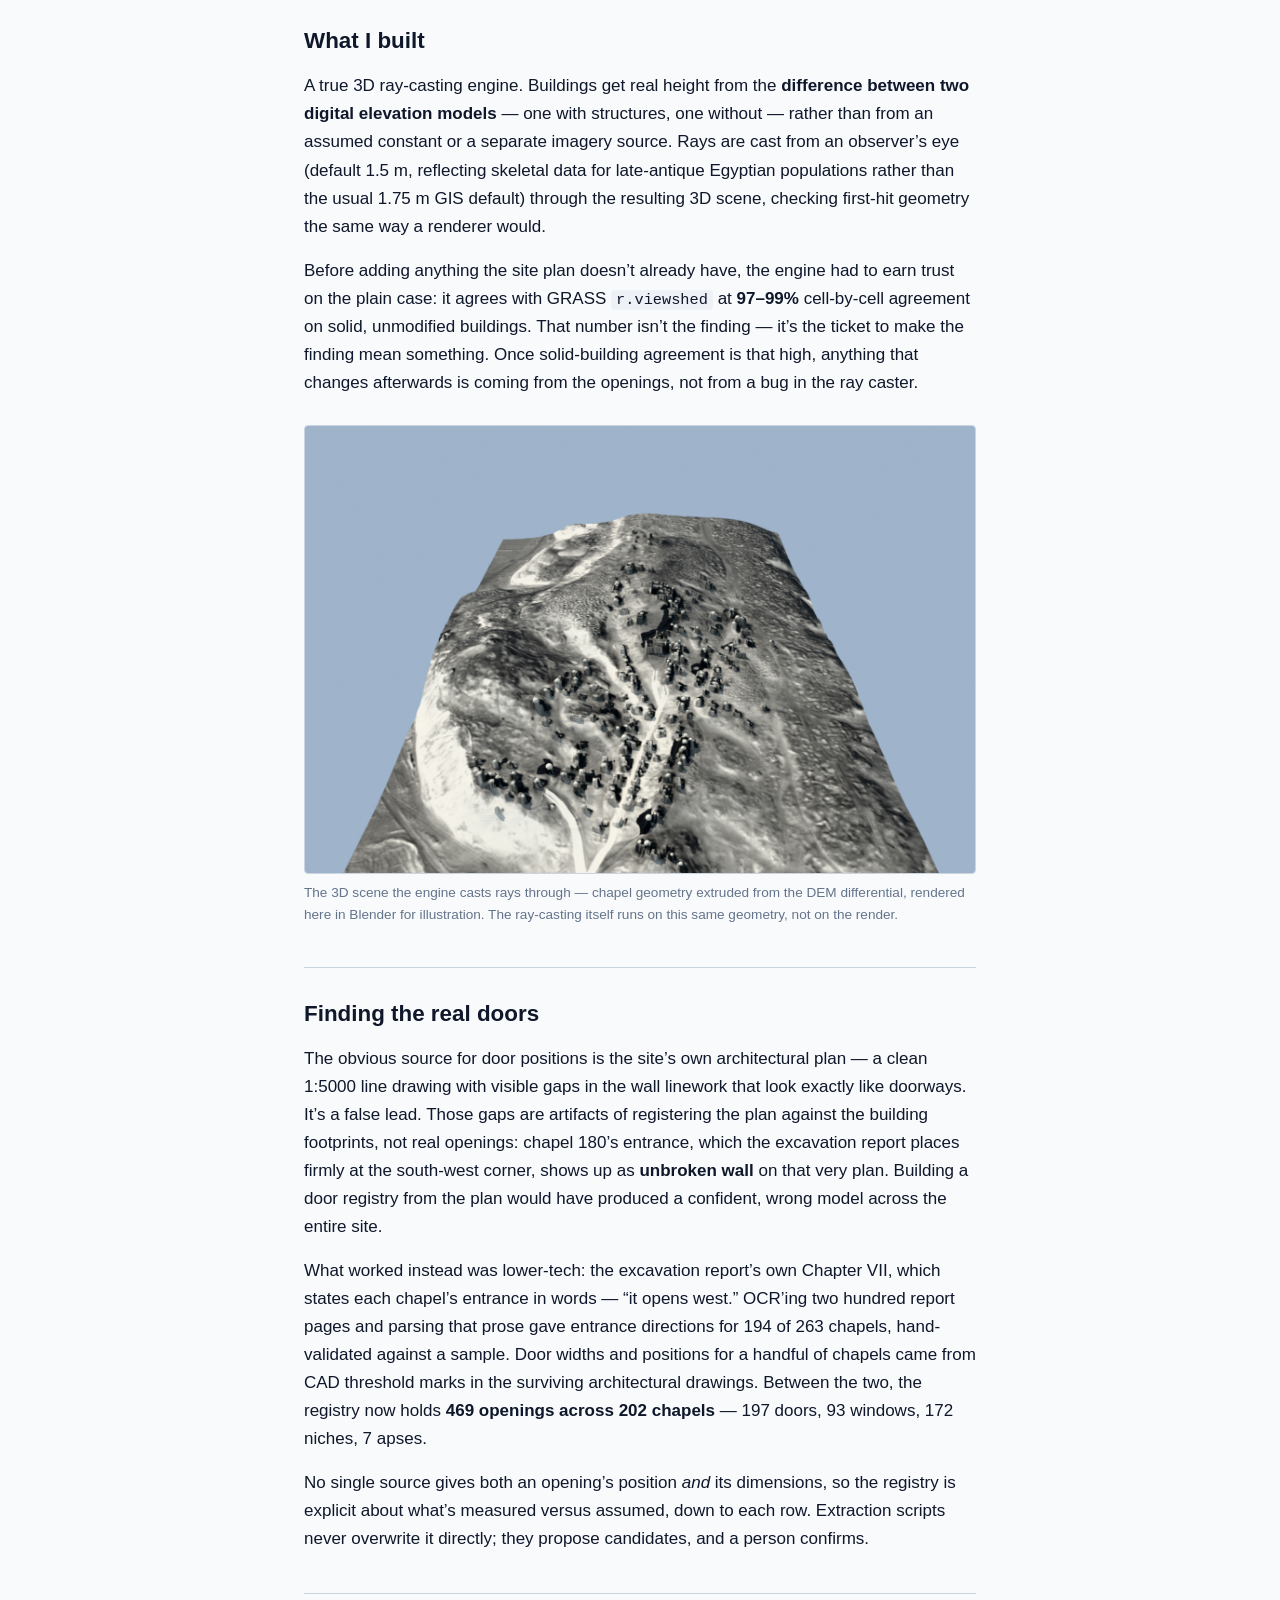
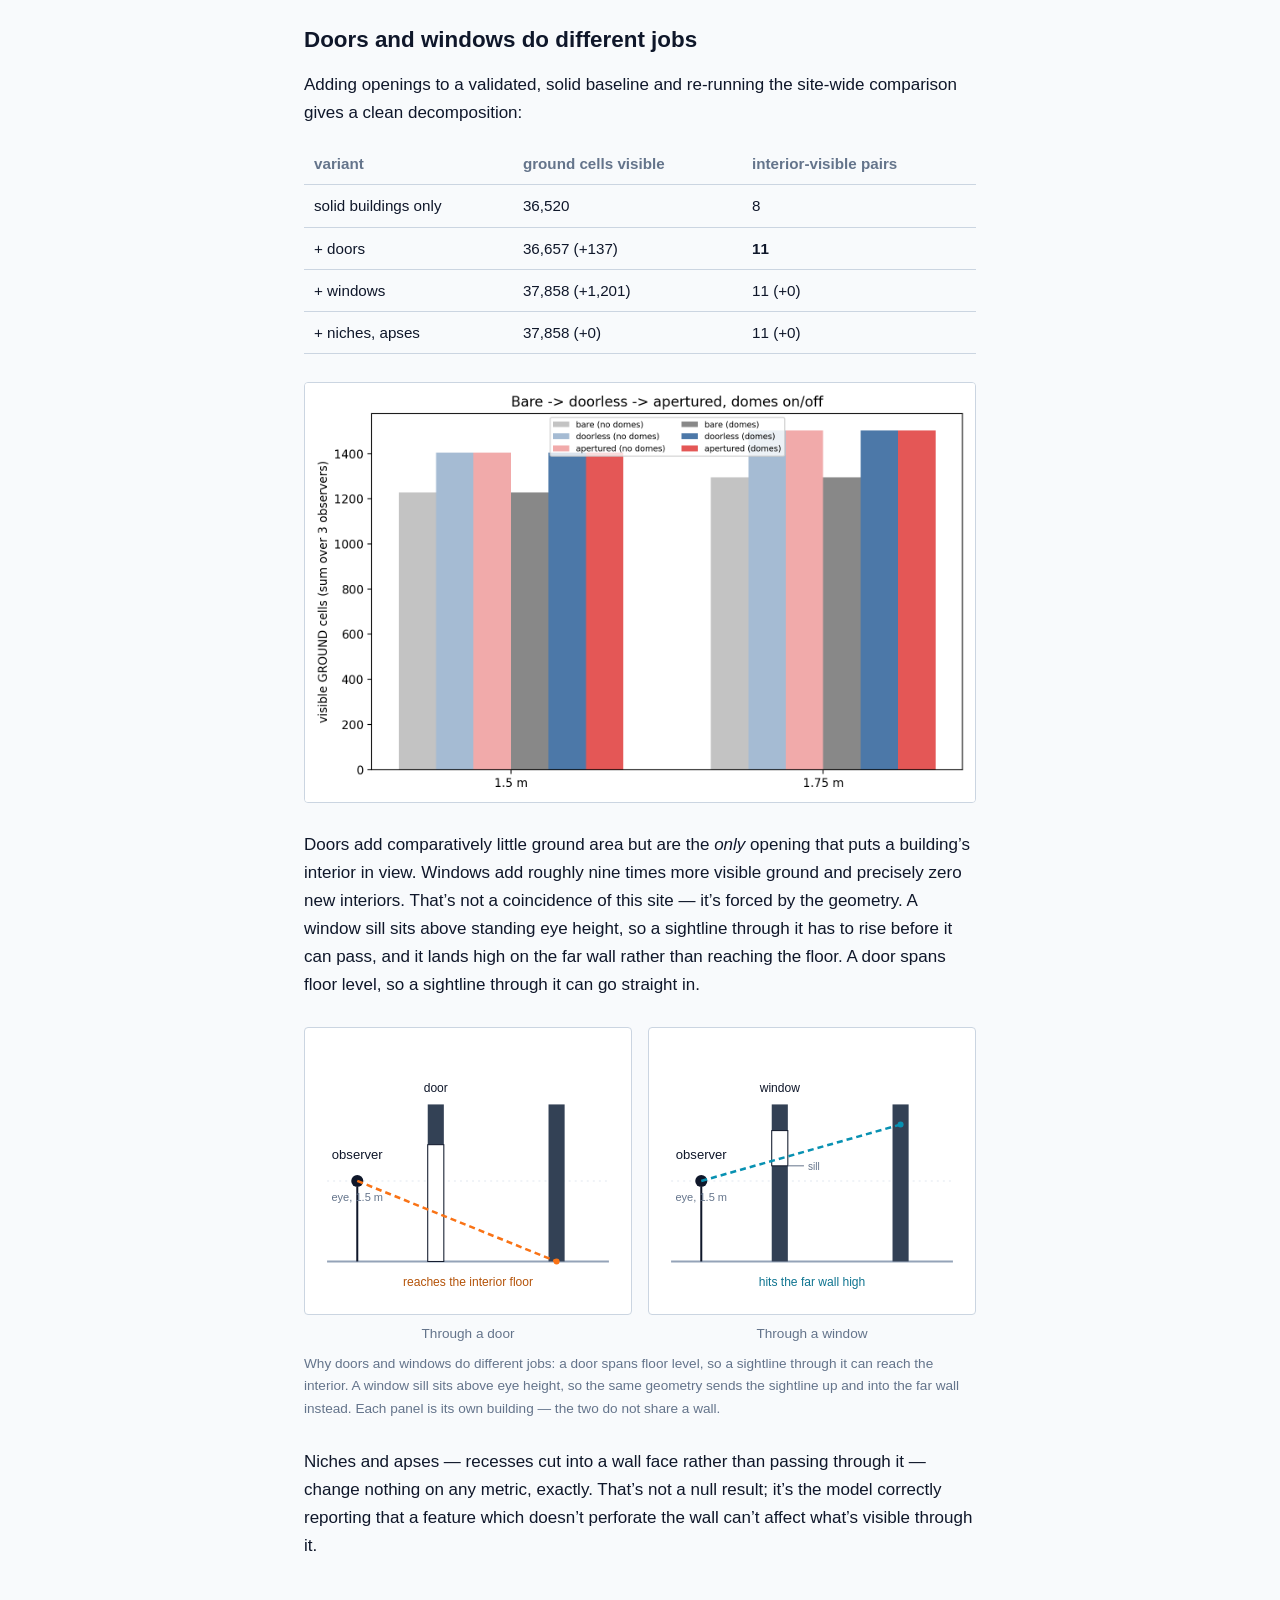
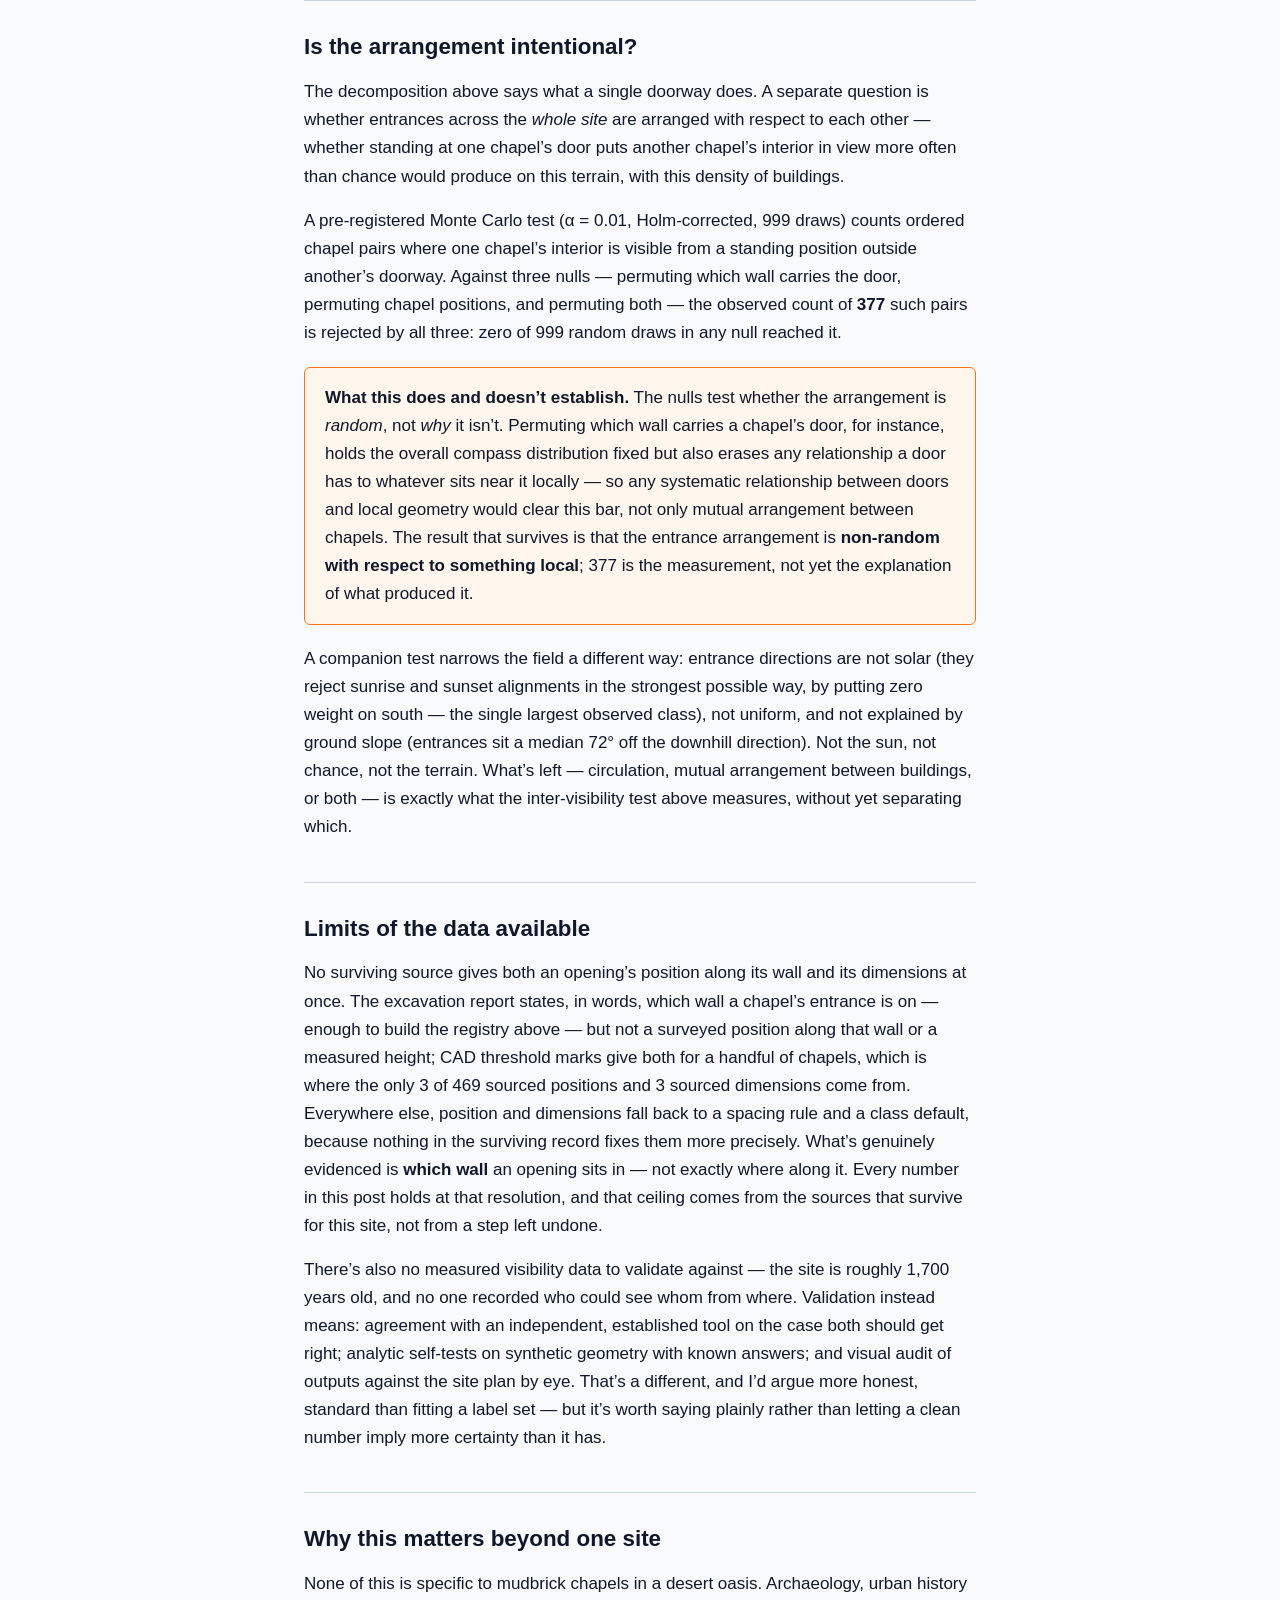
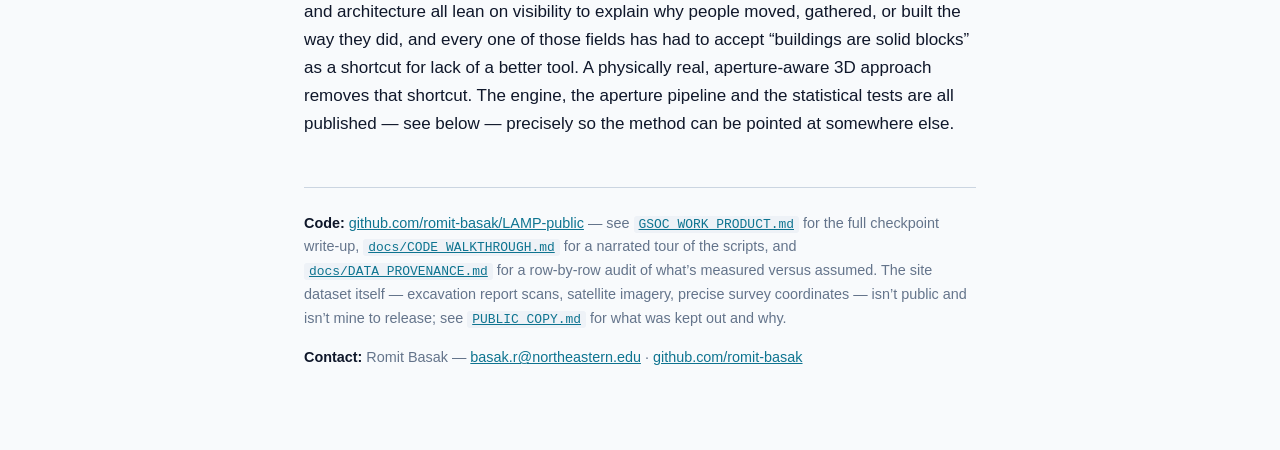
==== commit c91bb3b1: "Added a byline row with an author photo, name and the program badge on one line" ====
--- a/blog/a-viewshed-that-sees-through-doors/index.html
+++ b/blog/a-viewshed-that-sees-through-doors/index.html
@@ -25,8 +25,12 @@
   <h1>A Viewshed That Sees Through Doors</h1>
   <p class="subtitle">True 3D visibility analysis for a late-antique necropolis</p>
 
-  <div class="program-badges">
-    <img src="../assets/gsoc-humanai-badge.png" alt="Google Summer of Code x HumanAI Foundation">
+  <div class="byline-row">
+    <div class="byline-author">
+      <img class="avatar" src="assets/avatar.jpg" alt="Romit Basak">
+      <span>By Romit Basak</span>
+    </div>
+    <img class="program-badge" src="../assets/gsoc-humanai-badge.png" alt="Google Summer of Code x HumanAI Foundation">
   </div>
 
   <figure>
--- a/blog/assets/site.css
+++ b/blog/assets/site.css
@@ -127,15 +127,38 @@
   margin: 0 0 22px;
 }
 
-.program-badges {
+.byline-row {
   display: flex;
   align-items: center;
-  justify-content: center;
-  gap: 12px;
+  justify-content: space-between;
+  gap: 16px;
   margin: 0 0 26px;
-}
-
-.program-badges img { height: 34px; width: auto; display: block; }
+  flex-wrap: wrap;
+}
+
+.byline-author {
+  display: flex;
+  align-items: center;
+  gap: 10px;
+}
+
+.byline-author .avatar {
+  width: 34px;
+  height: 34px;
+  border-radius: 50%;
+  object-fit: cover;
+  display: block;
+  border: 1px solid #000;
+}
+
+.byline-author span {
+  font-weight: 600;
+  color: var(--ink);
+  font-size: 0.95rem;
+  line-height: 1;
+}
+
+.byline-row .program-badge { height: 34px; width: auto; display: block; }
 
 article.post figure {
   margin: 28px 0;
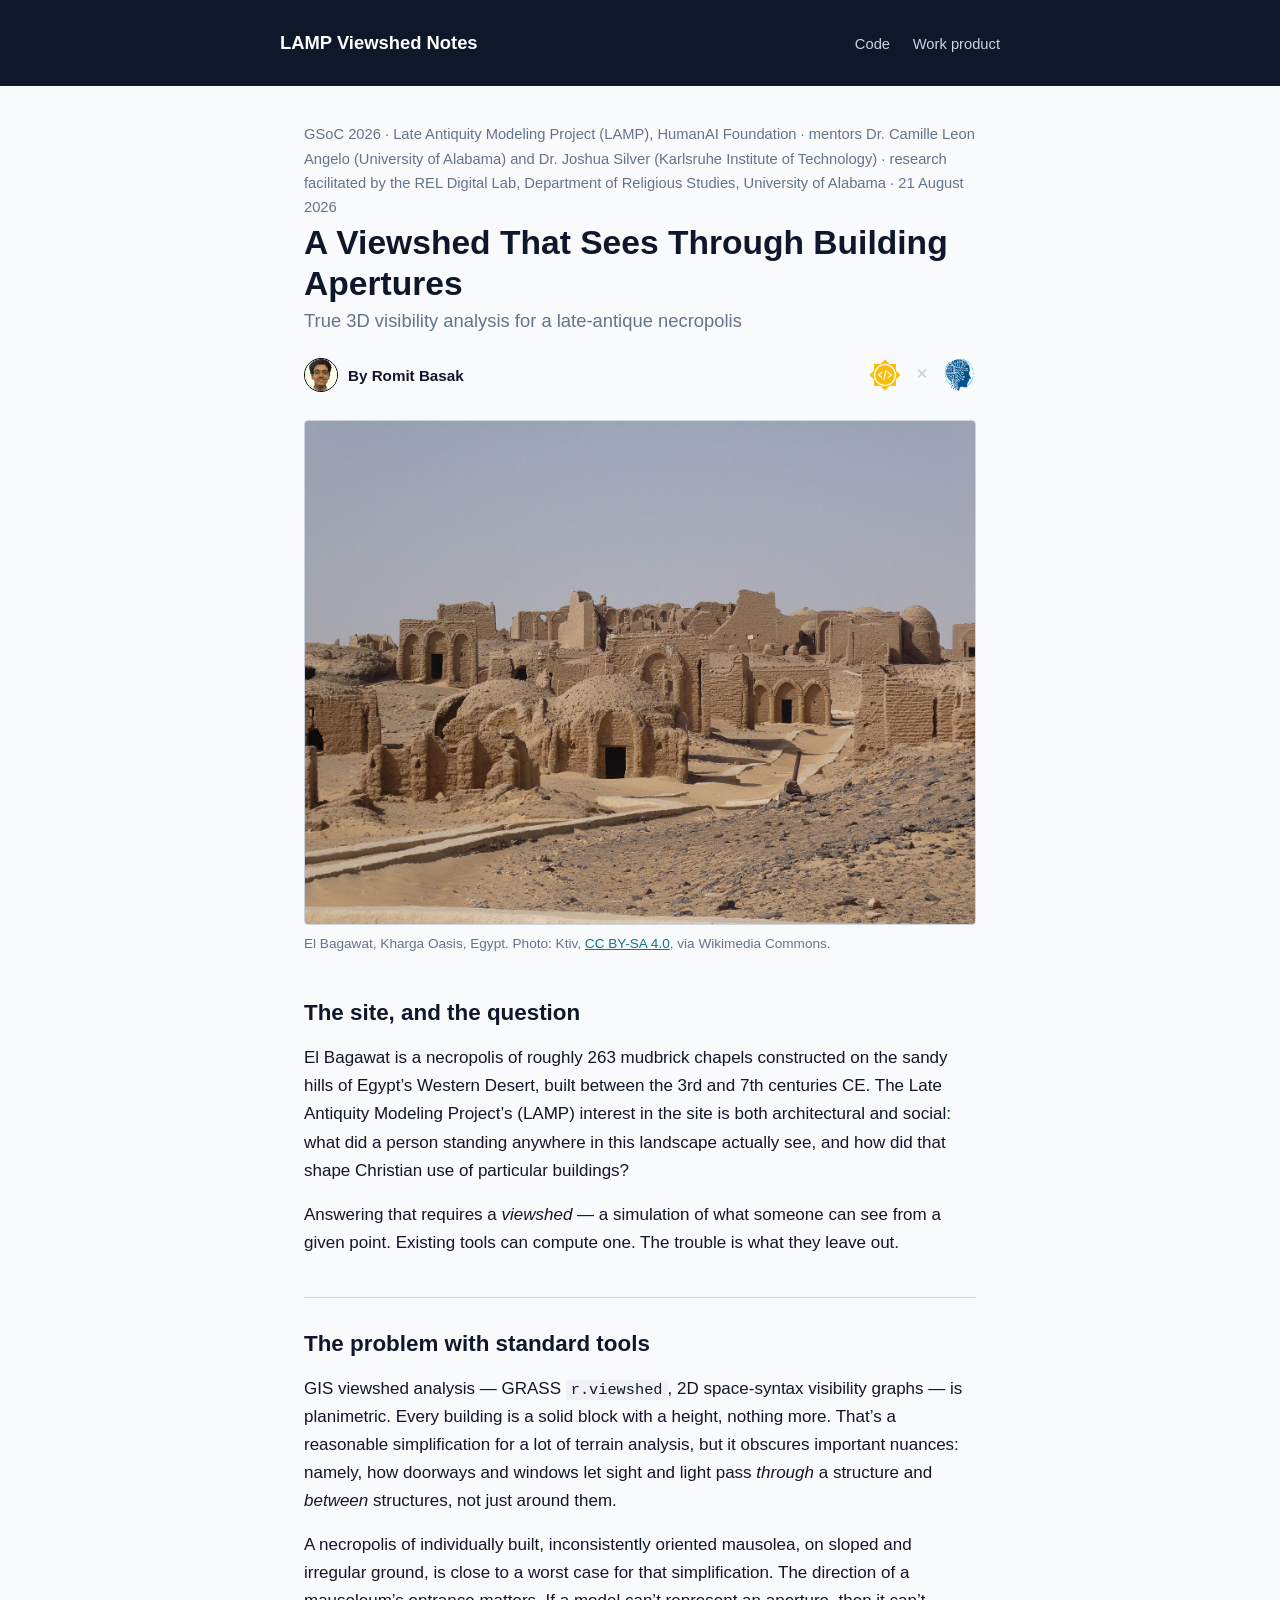
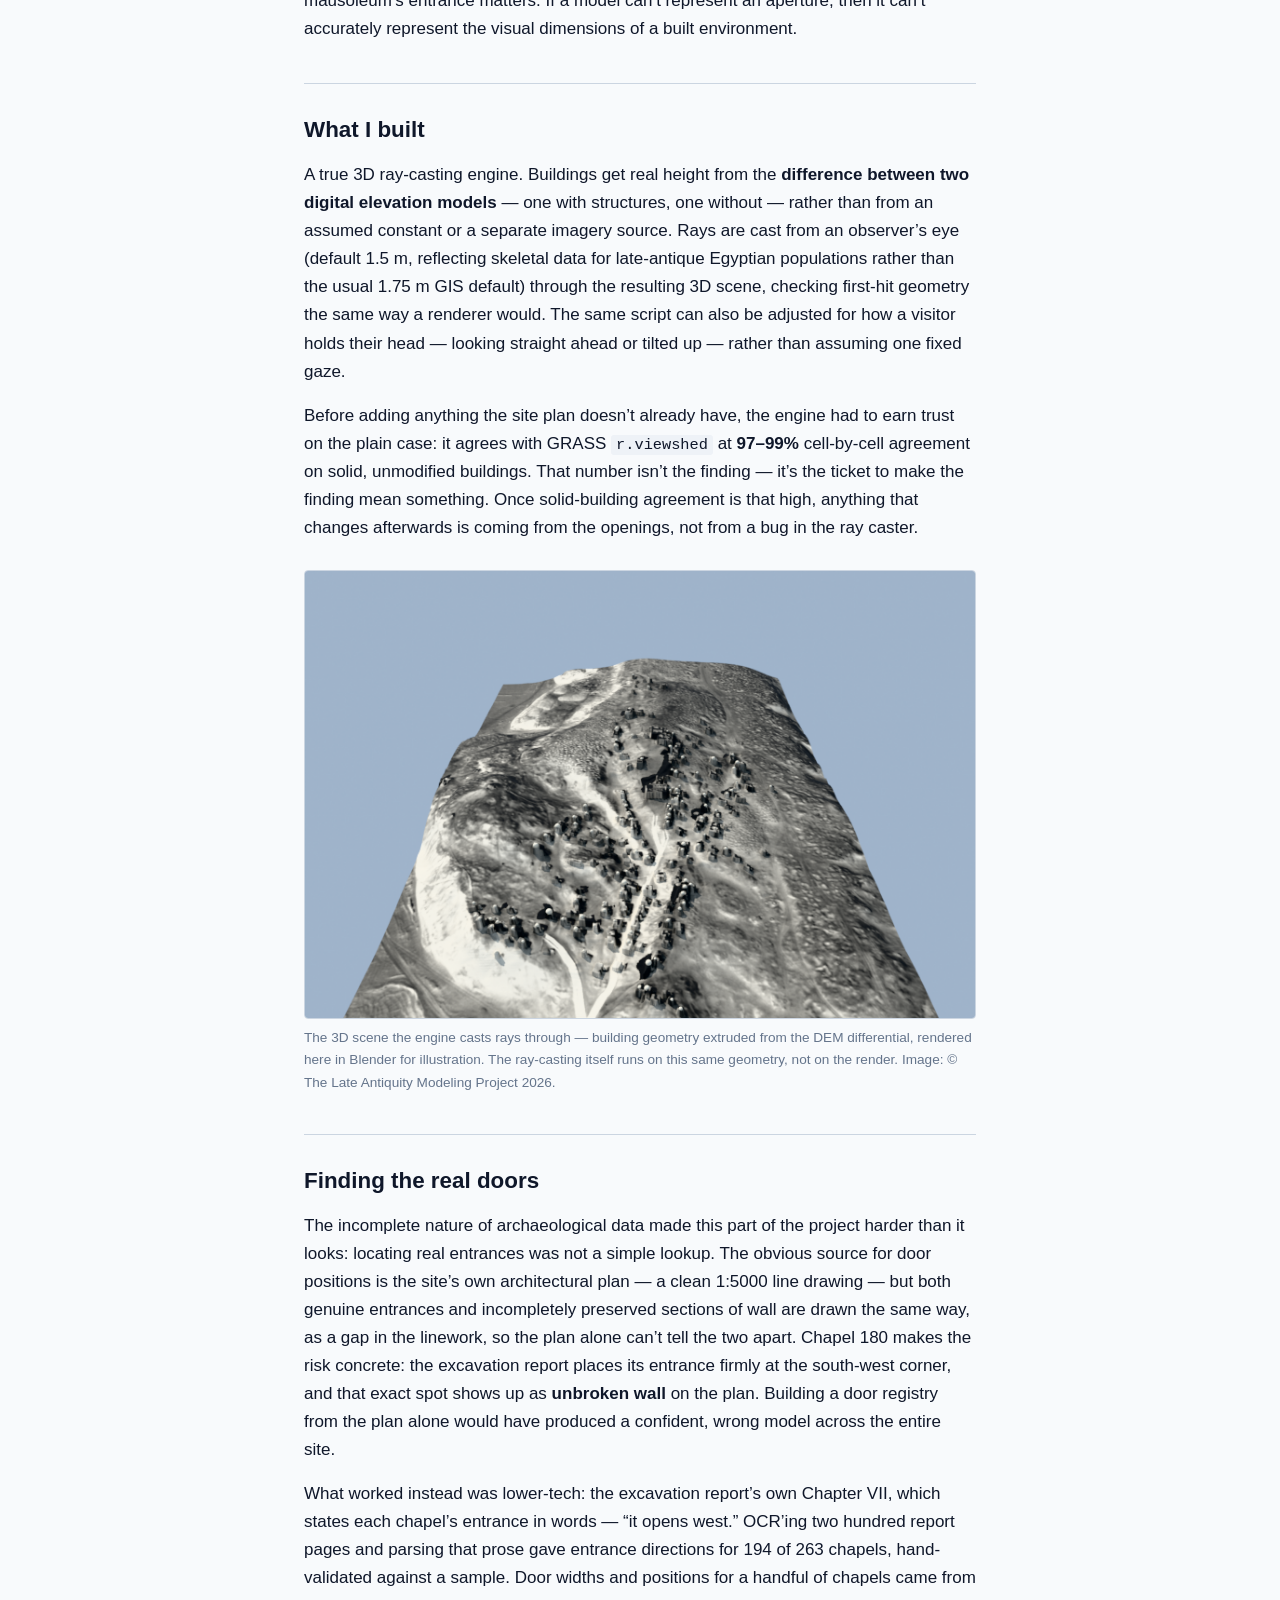
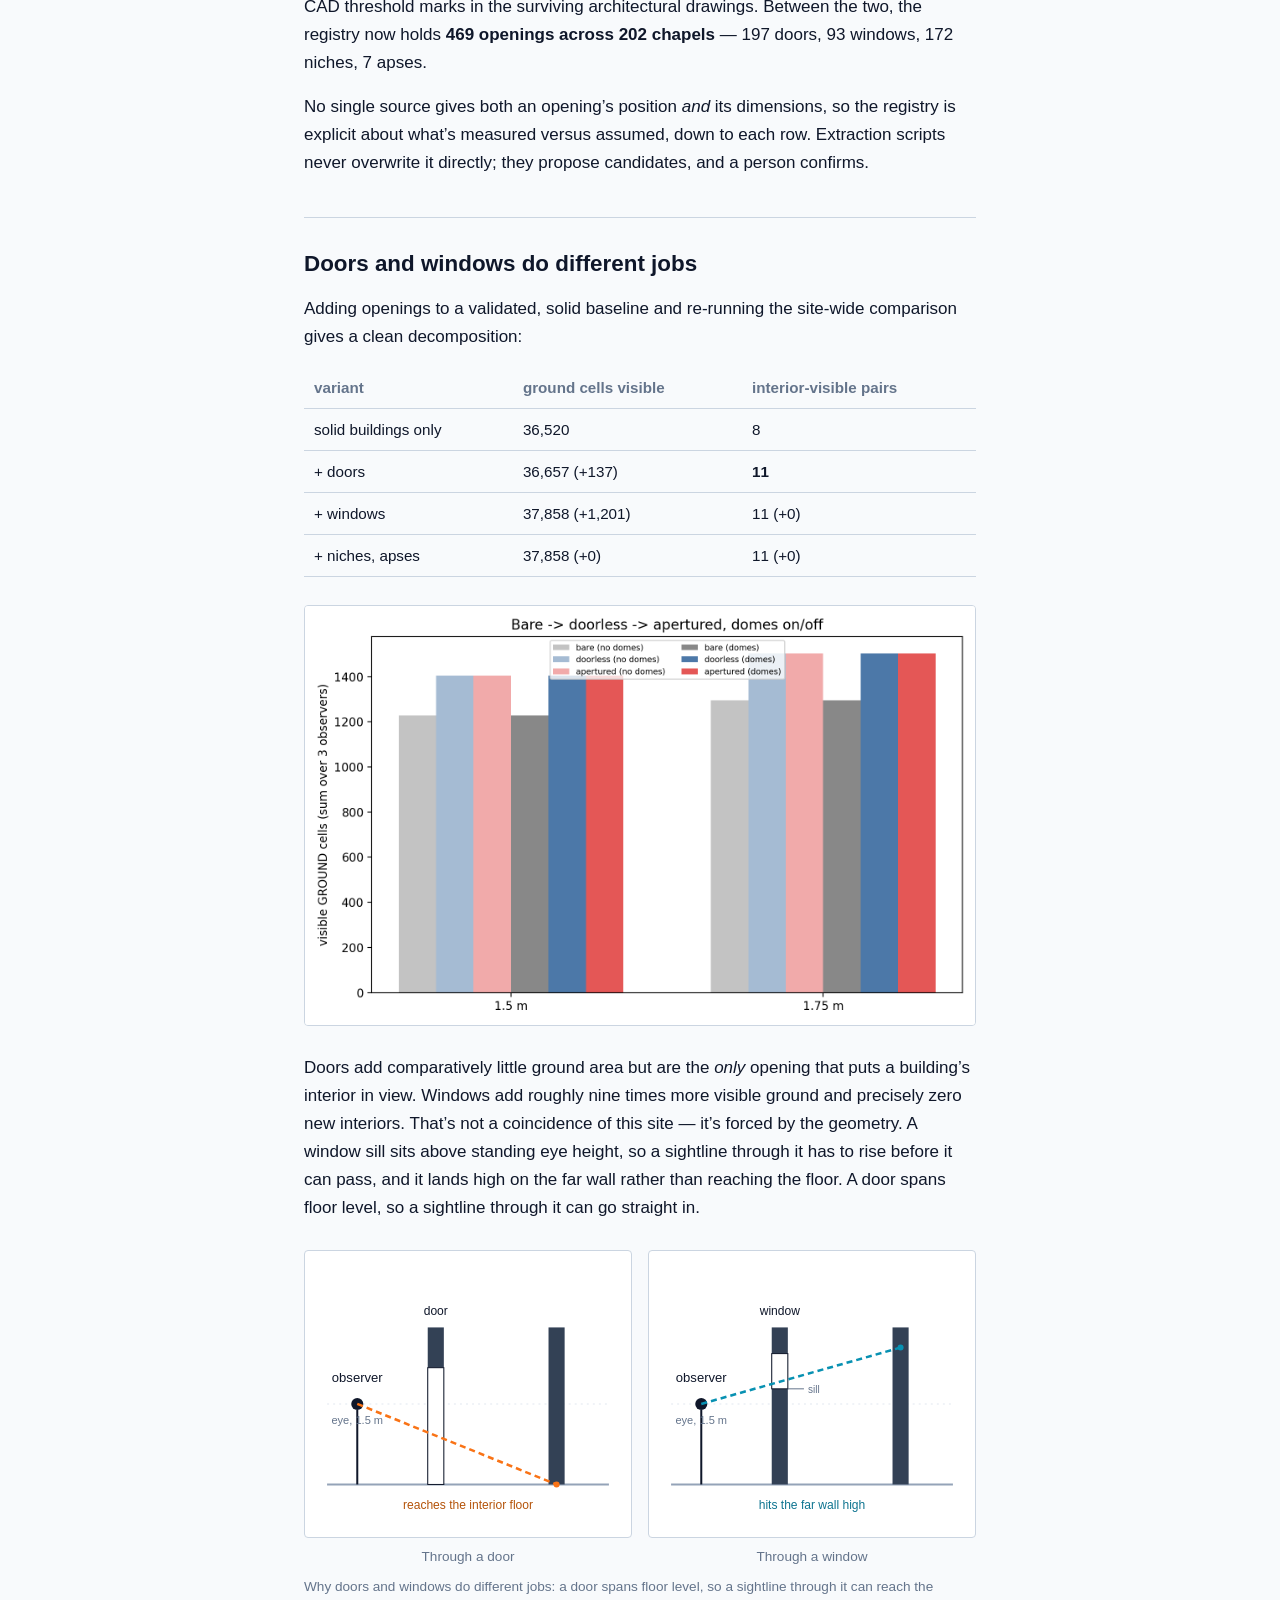
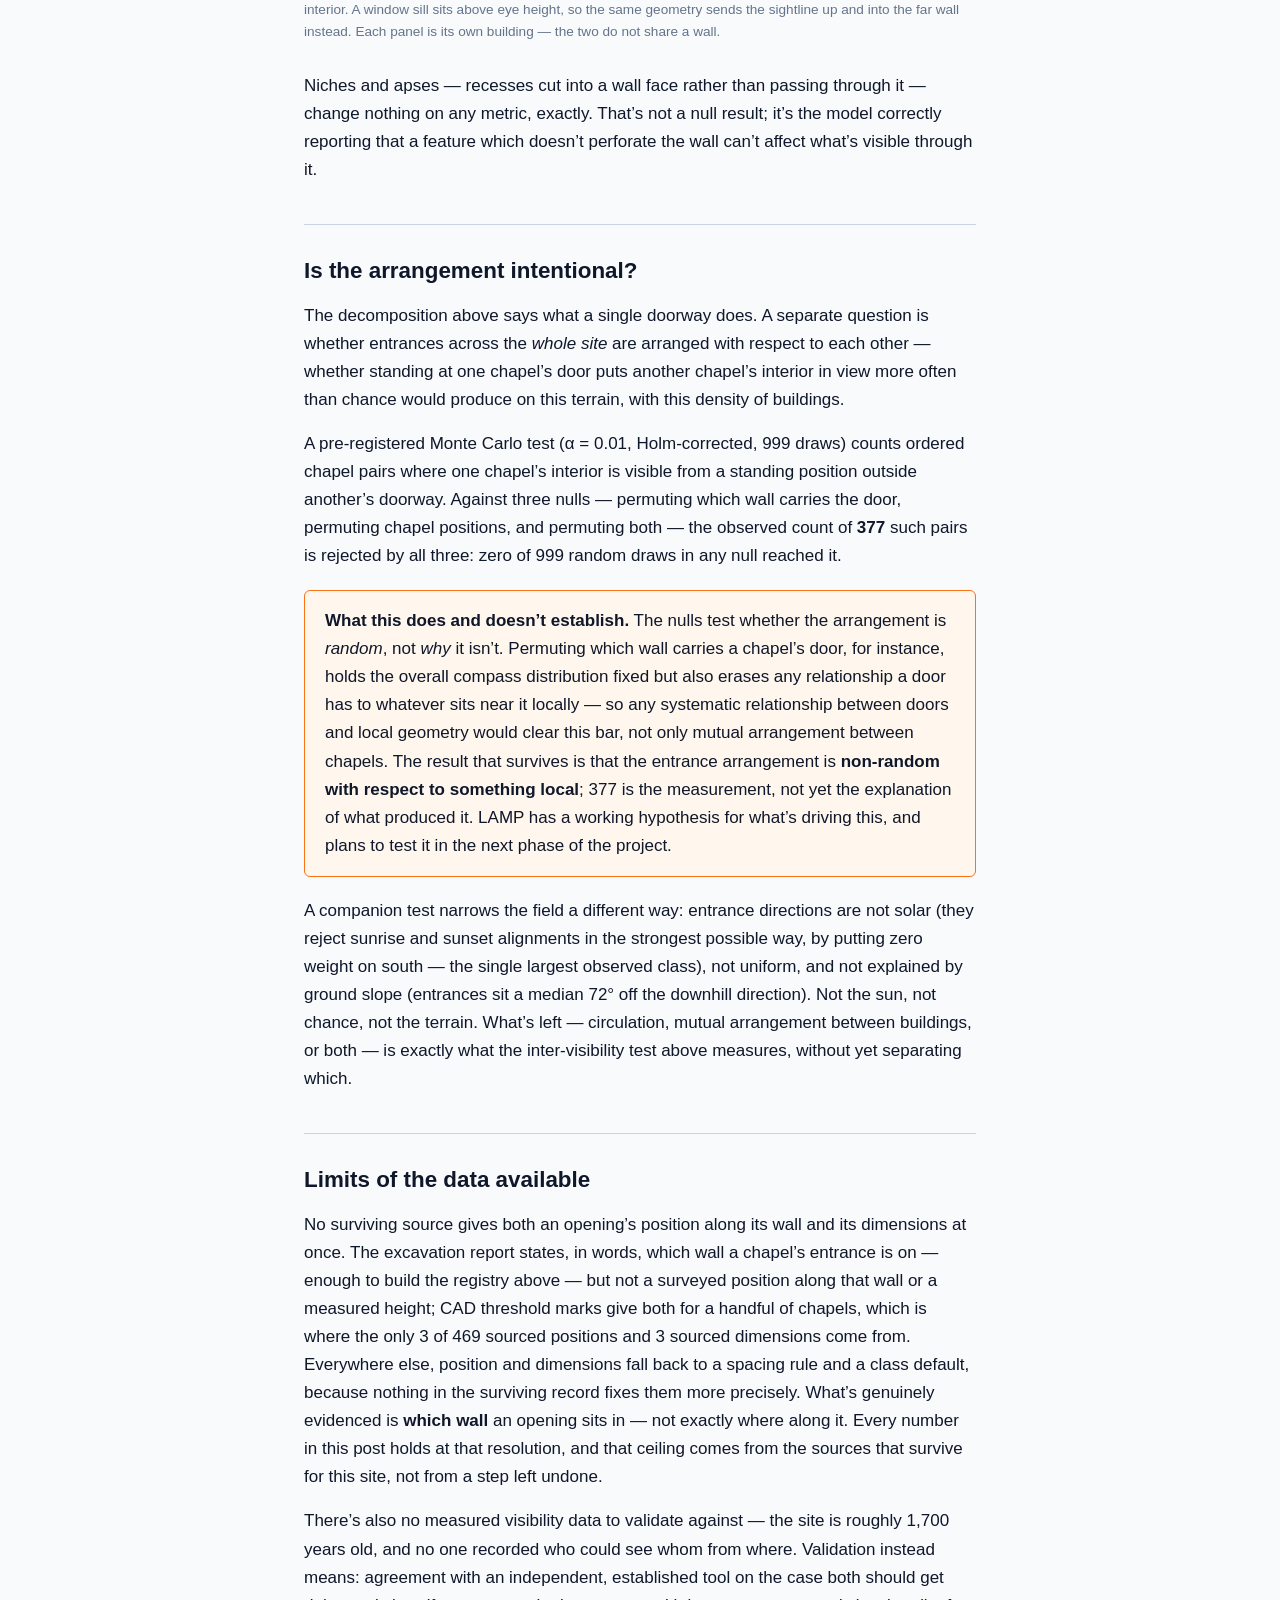
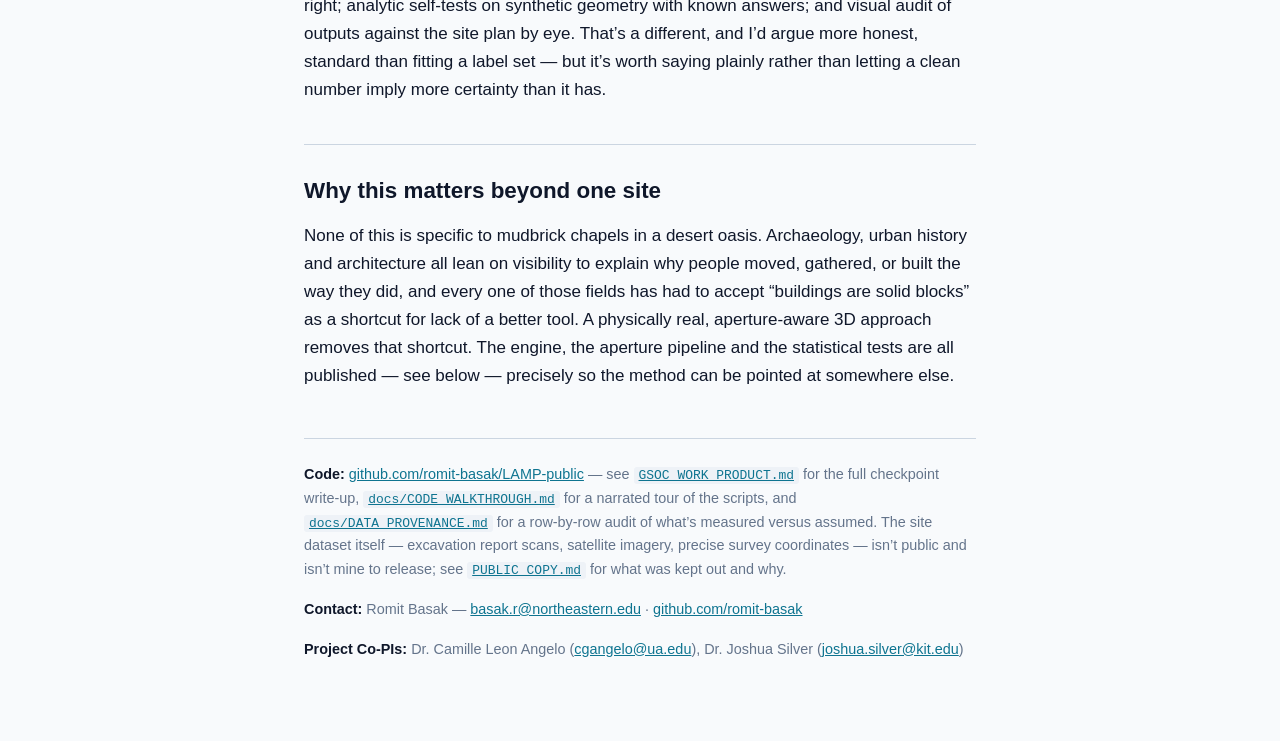
==== commit 84cf50b7: "Applied the mentors' wording corrections, retitled to Building Apertures, and added the co-PI contac" ====
--- a/blog/a-viewshed-that-sees-through-doors/index.html
+++ b/blog/a-viewshed-that-sees-through-doors/index.html
@@ -3,7 +3,7 @@
 <head>
 <meta charset="utf-8">
 <meta name="viewport" content="width=device-width, initial-scale=1">
-<title>A Viewshed That Sees Through Doors — LAMP Viewshed Notes</title>
+<title>A Viewshed That Sees Through Building Apertures — LAMP Viewshed Notes</title>
 <meta name="description" content="True 3D visibility analysis for a late-antique necropolis: an aperture-aware ray-casting engine, a door/window registry sourced from the excavation report, and a pre-registered test of the entrance arrangement.">
 <link rel="stylesheet" href="../assets/site.css">
 </head>
@@ -21,8 +21,8 @@
 <main>
 <article class="post">
 
-  <p class="kicker">GSoC 2026 · Late Antiquity Modelling Project (LAMP), HumanAI Foundation · mentors Dr. Camille Leon Angelo (University of Alabama) and Dr. Joshua Silver (KIT) · 21 August 2026</p>
-  <h1>A Viewshed That Sees Through Doors</h1>
+  <p class="kicker">GSoC 2026 · Late Antiquity Modeling Project (LAMP), HumanAI Foundation · mentors Dr. Camille Leon Angelo (University of Alabama) and Dr. Joshua Silver (Karlsruhe Institute of Technology) · research facilitated by the REL Digital Lab, Department of Religious Studies, University of Alabama · 21 August 2026</p>
+  <h1>A Viewshed That Sees Through Building Apertures</h1>
   <p class="subtitle">True 3D visibility analysis for a late-antique necropolis</p>
 
   <div class="byline-row">
@@ -41,29 +41,31 @@
   </figure>
 
   <h2>The site, and the question</h2>
-  <p>El Bagawat is a necropolis of roughly 263 mudbrick chapels cut into
-  the sandy hills of Egypt&rsquo;s Western Desert, built between the 3rd
-  and 7th centuries CE as Christianity took hold in the oasis. LAMP&rsquo;s
-  interest in the site is architectural and social: what did a person
-  standing anywhere in this landscape actually see, and how did that
-  shape which structures the community built, adapted and kept using?</p>
-  <p>Answering that requires a <em>viewshed</em> &mdash; a model of what
-  is visible from where. Existing tools can compute one. The trouble is
-  what they leave out.</p>
+  <p>El Bagawat is a necropolis of roughly 263 mudbrick chapels
+  constructed on the sandy hills of Egypt&rsquo;s Western Desert, built
+  between the 3rd and 7th centuries CE. The Late Antiquity Modeling
+  Project&rsquo;s (LAMP) interest in the site is both architectural and
+  social: what did a person standing anywhere in this landscape
+  actually see, and how did that shape Christian use of particular
+  buildings?</p>
+  <p>Answering that requires a <em>viewshed</em> &mdash; a simulation of
+  what someone can see from a given point. Existing tools can compute
+  one. The trouble is what they leave out.</p>
 
   <h2>The problem with standard tools</h2>
   <p>GIS viewshed analysis &mdash; GRASS <code>r.viewshed</code>, 2D
   space-syntax visibility graphs &mdash; is planimetric. Every building
   is a solid block with a height, nothing more. That&rsquo;s a
   reasonable simplification for a lot of terrain analysis, but it
-  throws away exactly what makes a site like this legible: doorways and
-  windows that let sight and light pass <em>through</em> a structure and
+  obscures important nuances: namely, how doorways and windows let
+  sight and light pass <em>through</em> a structure and
   <em>between</em> structures, not just around them.</p>
-  <p>A necropolis of individually built, individually oriented chapels,
-  on sloped and irregular ground, is close to a worst case for that
-  simplification. If where a chapel&rsquo;s door faces matters &mdash;
-  and the excavation report makes clear it does &mdash; a model that
-  can&rsquo;t represent a door can&rsquo;t test that.</p>
+  <p>A necropolis of individually built, inconsistently oriented
+  mausolea, on sloped and irregular ground, is close to a worst case
+  for that simplification. The direction of a mausoleum&rsquo;s
+  entrance matters. If a model can&rsquo;t represent an aperture, then
+  it can&rsquo;t accurately represent the visual dimensions of a built
+  environment.</p>
 
   <h2>What I built</h2>
   <p>A true 3D ray-casting engine. Buildings get real height from the
@@ -73,7 +75,9 @@
   observer&rsquo;s eye (default 1.5&nbsp;m, reflecting skeletal data for
   late-antique Egyptian populations rather than the usual 1.75&nbsp;m
   GIS default) through the resulting 3D scene, checking first-hit
-  geometry the same way a renderer would.</p>
+  geometry the same way a renderer would. The same script can also be
+  adjusted for how a visitor holds their head &mdash; looking straight
+  ahead or tilted up &mdash; rather than assuming one fixed gaze.</p>
   <p>Before adding anything the site plan doesn&rsquo;t already have,
   the engine had to earn trust on the plain case: it agrees with GRASS
   <code>r.viewshed</code> at <strong>97&ndash;99%</strong> cell-by-cell
@@ -86,21 +90,25 @@
   <figure>
     <img src="assets/scene-overview.png" alt="A rendered 3D view of several chapels at eye level, showing real building height and roofline variation derived from the DEM differential">
     <figcaption>The 3D scene the engine casts rays through &mdash;
-    chapel geometry extruded from the DEM differential, rendered here in
-    Blender for illustration. The ray-casting itself runs on this same
-    geometry, not on the render.</figcaption>
+    building geometry extruded from the DEM differential, rendered here
+    in Blender for illustration. The ray-casting itself runs on this
+    same geometry, not on the render. Image: &copy; The Late Antiquity
+    Modeling Project 2026.</figcaption>
   </figure>
 
   <h2>Finding the real doors</h2>
-  <p>The obvious source for door positions is the site&rsquo;s own
-  architectural plan &mdash; a clean 1:5000 line drawing with visible
-  gaps in the wall linework that look exactly like doorways. It&rsquo;s
-  a false lead. Those gaps are artifacts of registering the plan against
-  the building footprints, not real openings: chapel 180&rsquo;s
-  entrance, which the excavation report places firmly at the south-west
-  corner, shows up as <strong>unbroken wall</strong> on that very plan.
-  Building a door registry from the plan would have produced a
-  confident, wrong model across the entire site.</p>
+  <p>The incomplete nature of archaeological data made this part of
+  the project harder than it looks: locating real entrances was not a
+  simple lookup. The obvious source for door positions is the
+  site&rsquo;s own architectural plan &mdash; a clean 1:5000 line
+  drawing &mdash; but both genuine entrances and incompletely preserved
+  sections of wall are drawn the same way, as a gap in the linework, so
+  the plan alone can&rsquo;t tell the two apart. Chapel 180 makes the
+  risk concrete: the excavation report places its entrance firmly at
+  the south-west corner, and that exact spot shows up as
+  <strong>unbroken wall</strong> on the plan. Building a door registry
+  from the plan alone would have produced a confident, wrong model
+  across the entire site.</p>
   <p>What worked instead was lower-tech: the excavation report&rsquo;s
   own Chapter VII, which states each chapel&rsquo;s entrance in words
   &mdash; &ldquo;it opens west.&rdquo; OCR&rsquo;ing two hundred report
@@ -226,7 +234,9 @@
     mutual arrangement between chapels. The result that survives is that
     the entrance arrangement is <strong>non-random with respect to
     something local</strong>; 377 is the measurement, not yet the
-    explanation of what produced it.</p>
+    explanation of what produced it. LAMP has a working hypothesis for
+    what&rsquo;s driving this, and plans to test it in the next phase
+    of the project.</p>
   </div>
 
   <p>A companion test narrows the field a different way: entrance
@@ -288,6 +298,9 @@
     <p><strong>Contact:</strong> Romit Basak &mdash;
     <a href="mailto:basak.r@northeastern.edu">basak.r@northeastern.edu</a>
     &middot; <a href="https://github.com/romit-basak">github.com/romit-basak</a></p>
+    <p><strong>Project Co-PIs:</strong> Dr. Camille Leon Angelo
+    (<a href="mailto:cgangelo@ua.edu">cgangelo@ua.edu</a>), Dr. Joshua
+    Silver (<a href="mailto:joshua.silver@kit.edu">joshua.silver@kit.edu</a>)</p>
   </footer>
 
 </article>
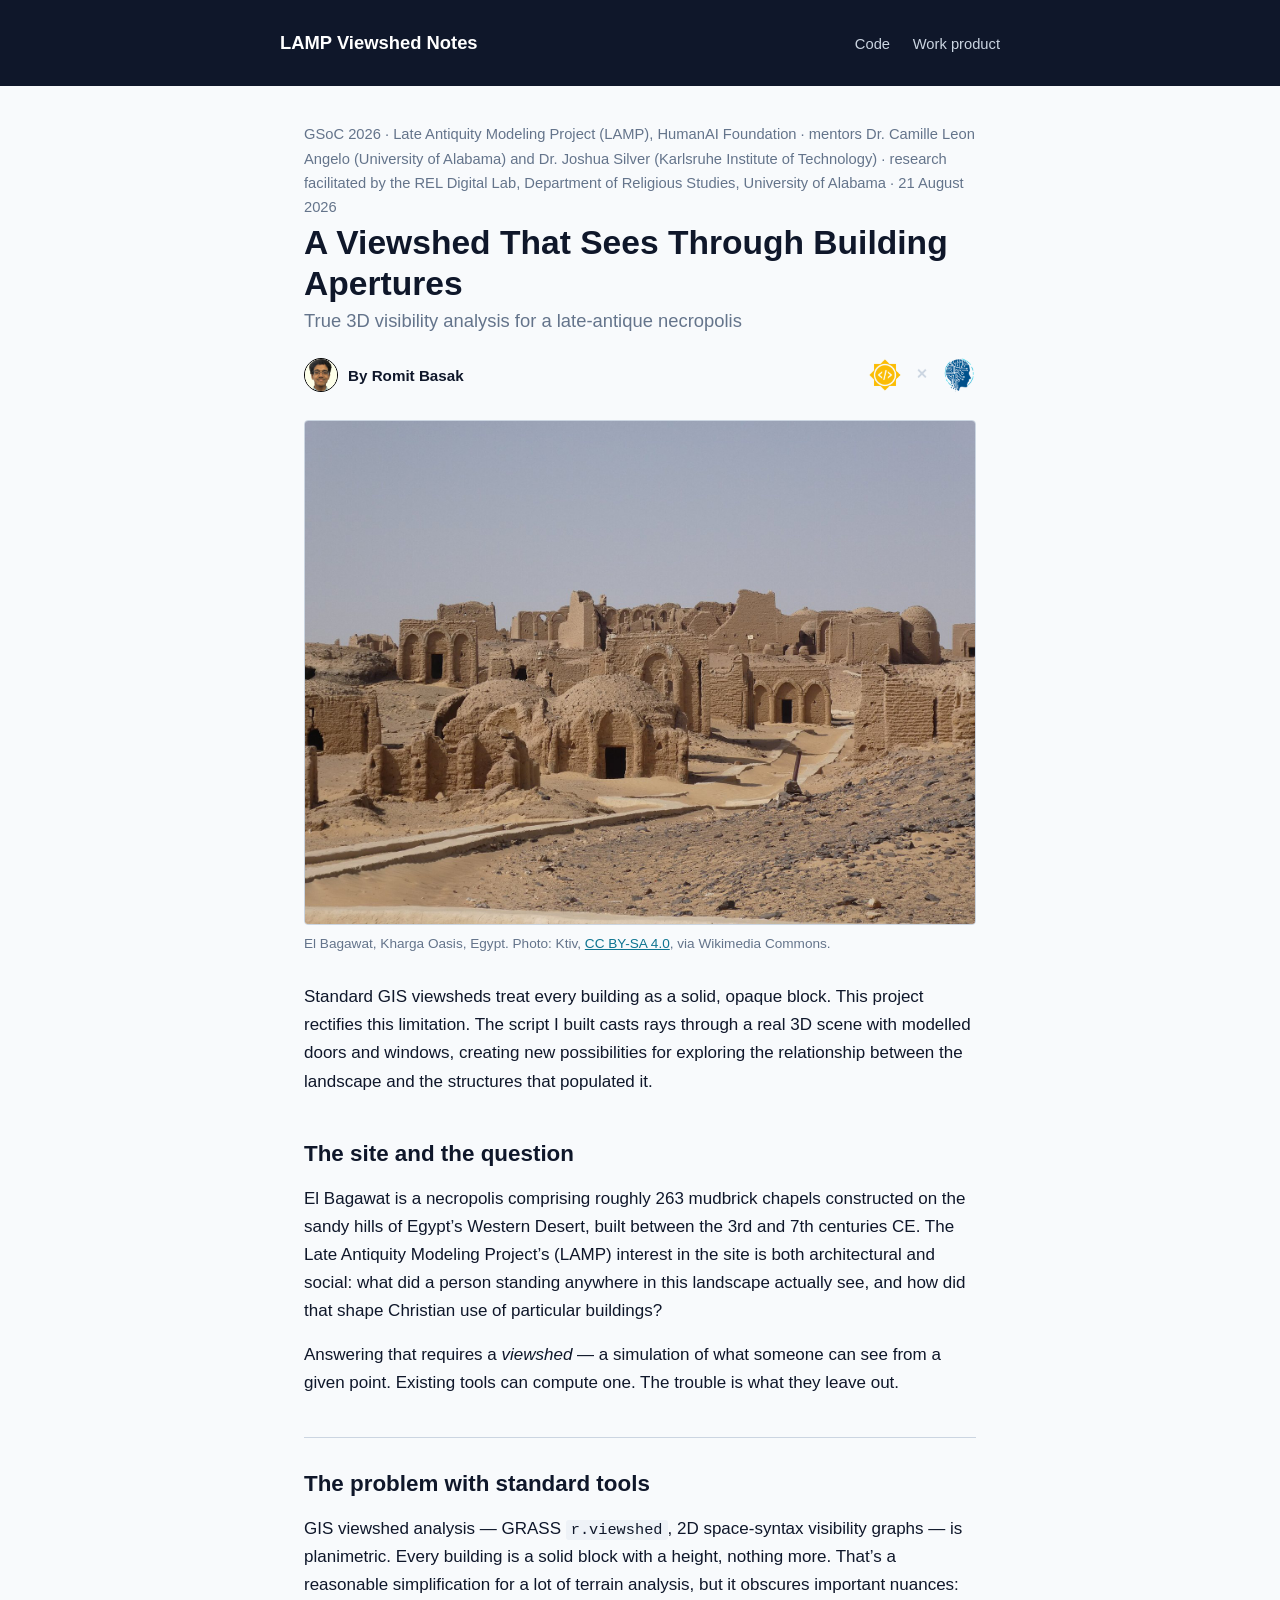
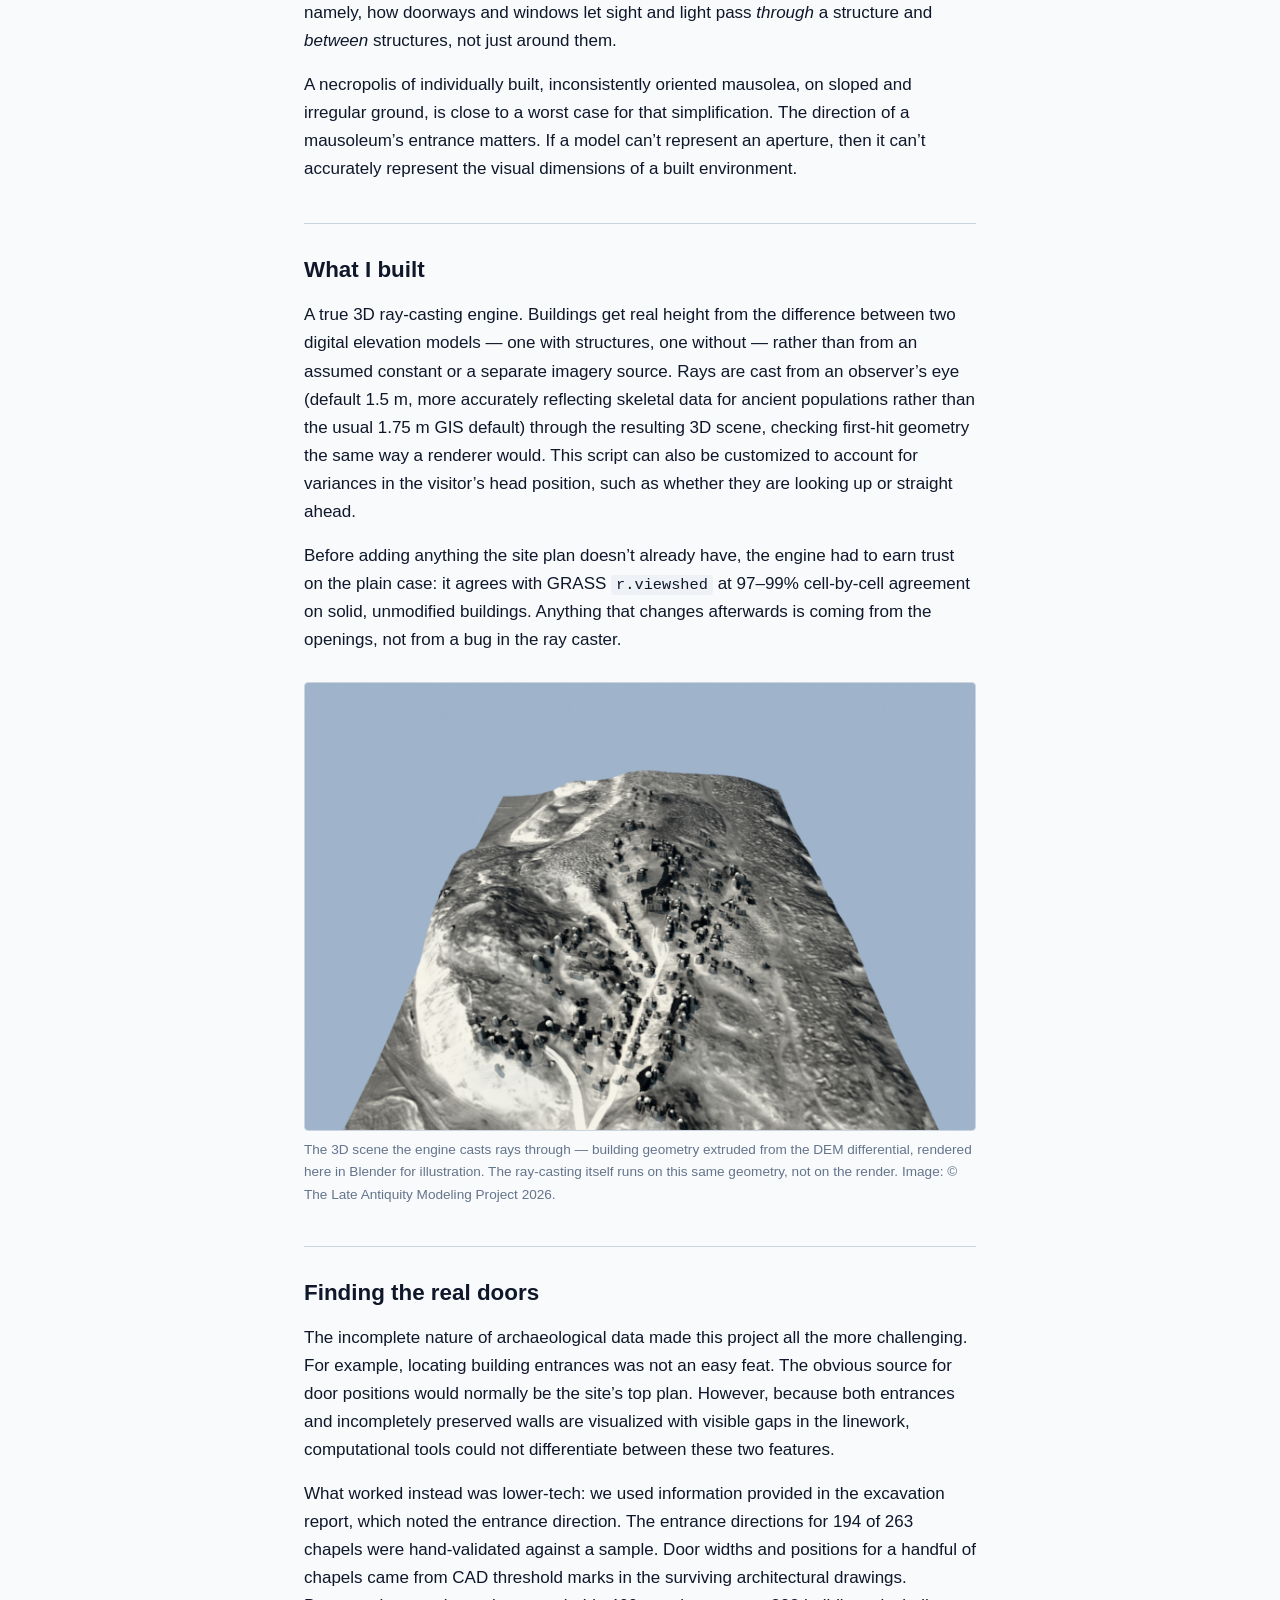
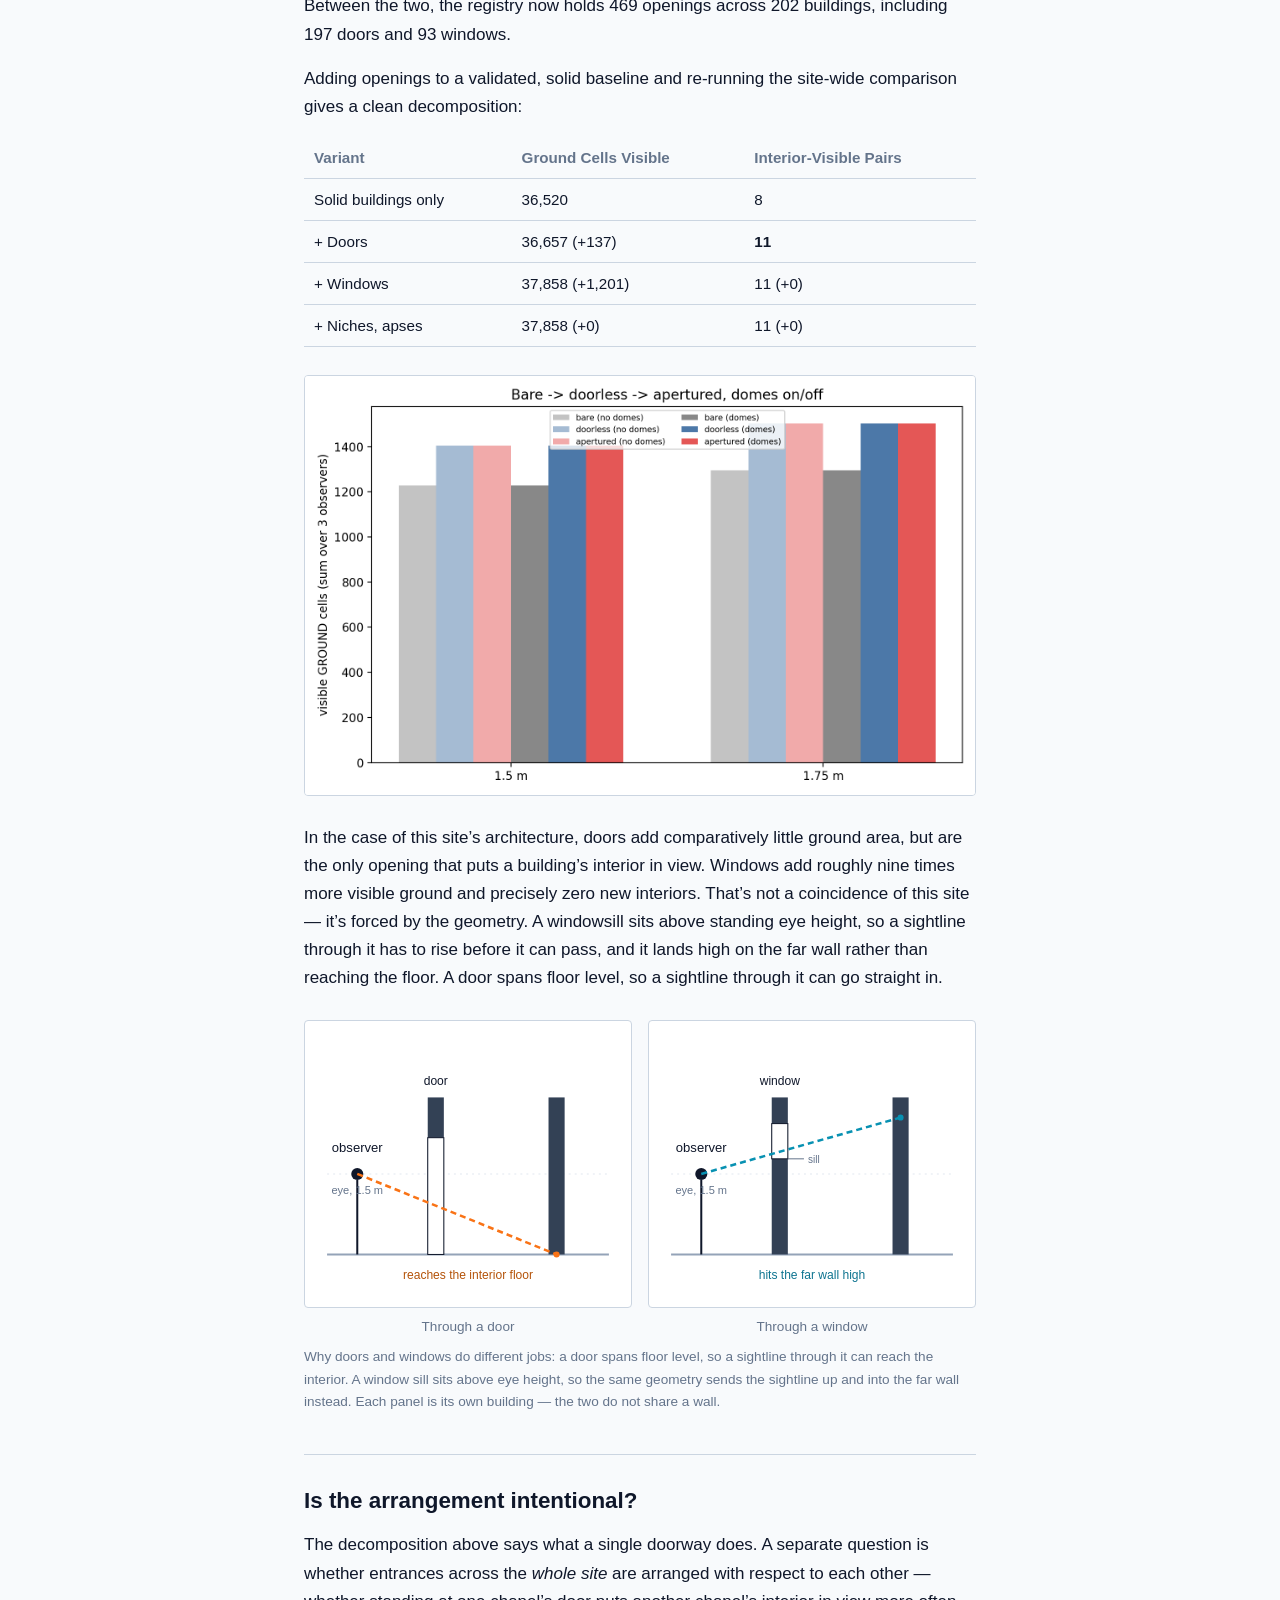
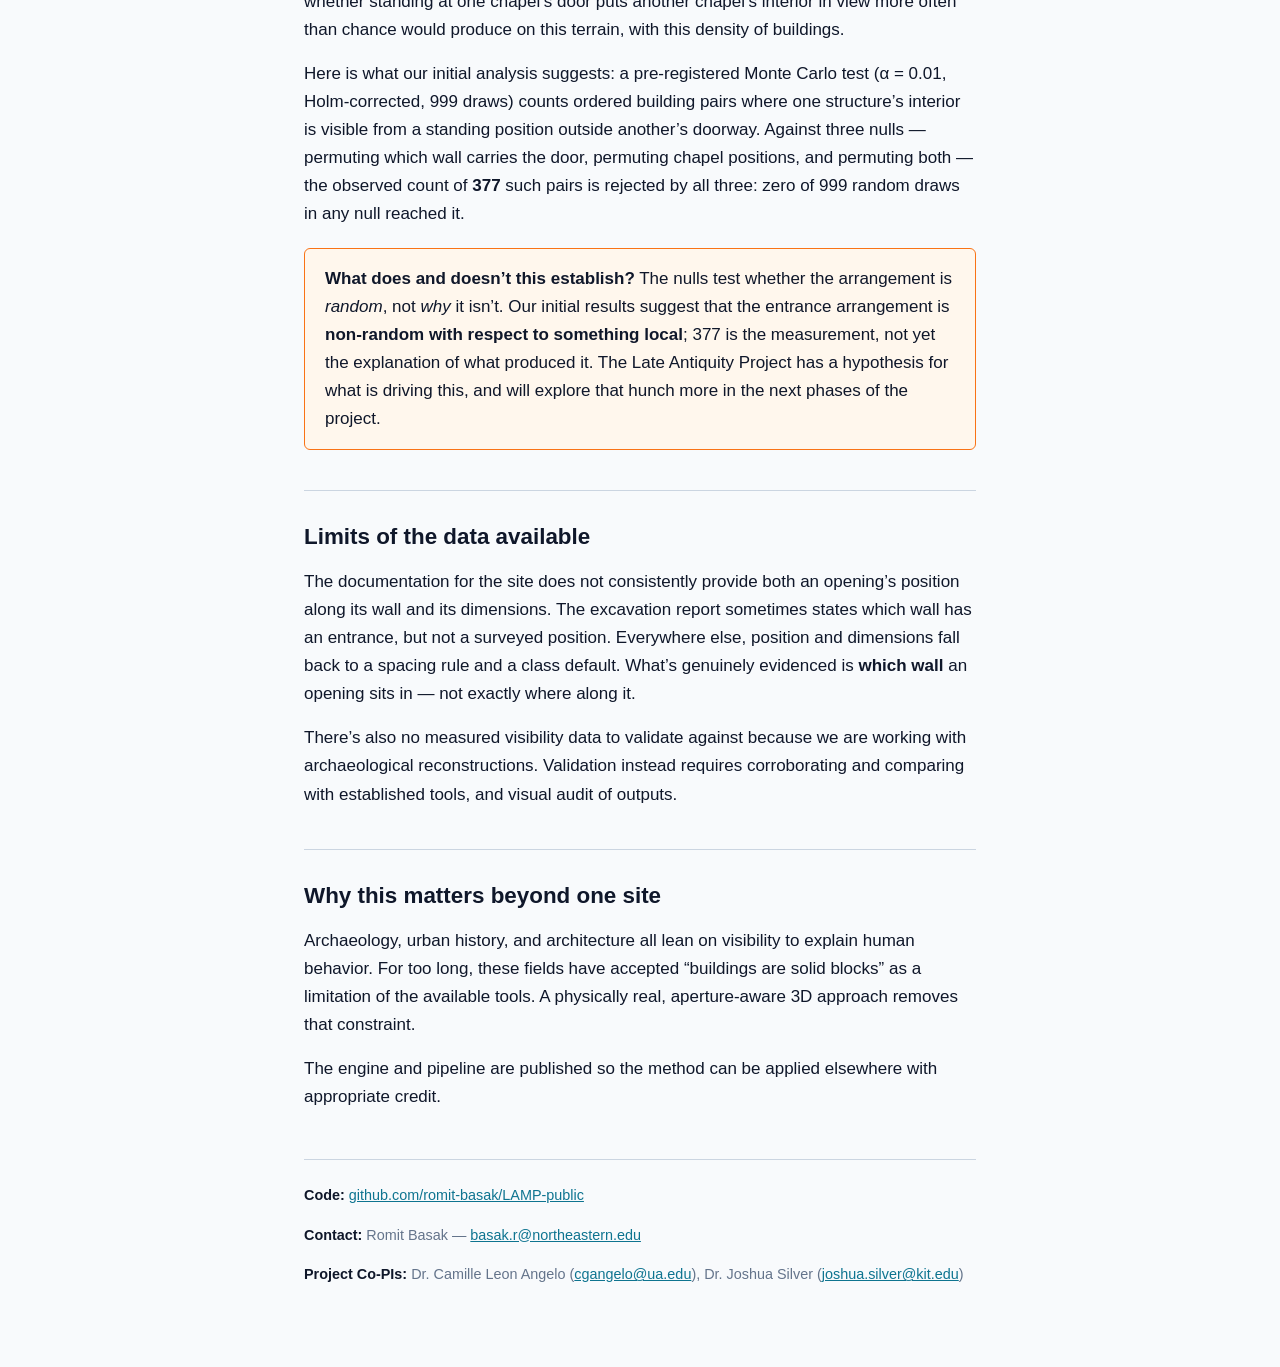
==== commit 6ec4c03d: "Matched the post's text to the mentors' reviewed copy verbatim, redacting what they cut and rewordin" ====
--- a/blog/a-viewshed-that-sees-through-doors/index.html
+++ b/blog/a-viewshed-that-sees-through-doors/index.html
@@ -40,8 +40,14 @@
       via Wikimedia Commons.</figcaption>
   </figure>
 
-  <h2>The site, and the question</h2>
-  <p>El Bagawat is a necropolis of roughly 263 mudbrick chapels
+  <p>Standard GIS viewsheds treat every building as a solid, opaque
+  block. This project rectifies this limitation. The script I built
+  casts rays through a real 3D scene with modelled doors and windows,
+  creating new possibilities for exploring the relationship between the
+  landscape and the structures that populated it.</p>
+
+  <h2>The site and the question</h2>
+  <p>El Bagawat is a necropolis comprising roughly 263 mudbrick chapels
   constructed on the sandy hills of Egypt&rsquo;s Western Desert, built
   between the 3rd and 7th centuries CE. The Late Antiquity Modeling
   Project&rsquo;s (LAMP) interest in the site is both architectural and
@@ -69,23 +75,20 @@
 
   <h2>What I built</h2>
   <p>A true 3D ray-casting engine. Buildings get real height from the
-  <strong>difference between two digital elevation models</strong>
-  &mdash; one with structures, one without &mdash; rather than from an
-  assumed constant or a separate imagery source. Rays are cast from an
-  observer&rsquo;s eye (default 1.5&nbsp;m, reflecting skeletal data for
-  late-antique Egyptian populations rather than the usual 1.75&nbsp;m
-  GIS default) through the resulting 3D scene, checking first-hit
-  geometry the same way a renderer would. The same script can also be
-  adjusted for how a visitor holds their head &mdash; looking straight
-  ahead or tilted up &mdash; rather than assuming one fixed gaze.</p>
+  difference between two digital elevation models &mdash; one with
+  structures, one without &mdash; rather than from an assumed constant
+  or a separate imagery source. Rays are cast from an observer&rsquo;s
+  eye (default 1.5&nbsp;m, more accurately reflecting skeletal data for
+  ancient populations rather than the usual 1.75&nbsp;m GIS default)
+  through the resulting 3D scene, checking first-hit geometry the same
+  way a renderer would. This script can also be customized to account
+  for variances in the visitor&rsquo;s head position, such as whether
+  they are looking up or straight ahead.</p>
   <p>Before adding anything the site plan doesn&rsquo;t already have,
   the engine had to earn trust on the plain case: it agrees with GRASS
-  <code>r.viewshed</code> at <strong>97&ndash;99%</strong> cell-by-cell
-  agreement on solid, unmodified buildings. That number isn&rsquo;t the
-  finding &mdash; it&rsquo;s the ticket to make the finding mean
-  something. Once solid-building agreement is that high, anything that
-  changes afterwards is coming from the openings, not from a bug in the
-  ray caster.</p>
+  <code>r.viewshed</code> at 97&ndash;99% cell-by-cell agreement on
+  solid, unmodified buildings. Anything that changes afterwards is
+  coming from the openings, not from a bug in the ray caster.</p>
 
   <figure>
     <img src="assets/scene-overview.png" alt="A rendered 3D view of several chapels at eye level, showing real building height and roofline variation derived from the DEM differential">
@@ -97,46 +100,32 @@
   </figure>
 
   <h2>Finding the real doors</h2>
-  <p>The incomplete nature of archaeological data made this part of
-  the project harder than it looks: locating real entrances was not a
-  simple lookup. The obvious source for door positions is the
-  site&rsquo;s own architectural plan &mdash; a clean 1:5000 line
-  drawing &mdash; but both genuine entrances and incompletely preserved
-  sections of wall are drawn the same way, as a gap in the linework, so
-  the plan alone can&rsquo;t tell the two apart. Chapel 180 makes the
-  risk concrete: the excavation report places its entrance firmly at
-  the south-west corner, and that exact spot shows up as
-  <strong>unbroken wall</strong> on the plan. Building a door registry
-  from the plan alone would have produced a confident, wrong model
-  across the entire site.</p>
-  <p>What worked instead was lower-tech: the excavation report&rsquo;s
-  own Chapter VII, which states each chapel&rsquo;s entrance in words
-  &mdash; &ldquo;it opens west.&rdquo; OCR&rsquo;ing two hundred report
-  pages and parsing that prose gave entrance directions for 194 of 263
-  chapels, hand-validated against a sample. Door widths and positions
-  for a handful of chapels came from CAD threshold marks in the
-  surviving architectural drawings. Between the two, the registry now
-  holds <strong>469 openings across 202 chapels</strong> &mdash; 197
-  doors, 93 windows, 172 niches, 7 apses.</p>
-  <p>No single source gives both an opening&rsquo;s position <em>and</em>
-  its dimensions, so the registry is explicit about what&rsquo;s
-  measured versus assumed, down to each row. Extraction scripts never
-  overwrite it directly; they propose candidates, and a person
-  confirms.</p>
-
-  <h2>Doors and windows do different jobs</h2>
+  <p>The incomplete nature of archaeological data made this project all
+  the more challenging. For example, locating building entrances was
+  not an easy feat. The obvious source for door positions would
+  normally be the site&rsquo;s top plan. However, because both
+  entrances and incompletely preserved walls are visualized with
+  visible gaps in the linework, computational tools could not
+  differentiate between these two features.</p>
+  <p>What worked instead was lower-tech: we used information provided
+  in the excavation report, which noted the entrance direction. The
+  entrance directions for 194 of 263 chapels were hand-validated
+  against a sample. Door widths and positions for a handful of chapels
+  came from CAD threshold marks in the surviving architectural
+  drawings. Between the two, the registry now holds 469 openings across
+  202 buildings, including 197 doors and 93 windows.</p>
   <p>Adding openings to a validated, solid baseline and re-running the
   site-wide comparison gives a clean decomposition:</p>
 
   <table>
     <thead>
-      <tr><th>variant</th><th>ground cells visible</th><th>interior-visible pairs</th></tr>
+      <tr><th>Variant</th><th>Ground Cells Visible</th><th>Interior-Visible Pairs</th></tr>
     </thead>
     <tbody>
-      <tr><td>solid buildings only</td><td>36,520</td><td>8</td></tr>
-      <tr><td>+ doors</td><td>36,657 (+137)</td><td><strong>11</strong></td></tr>
-      <tr><td>+ windows</td><td>37,858 (+1,201)</td><td>11 (+0)</td></tr>
-      <tr><td>+ niches, apses</td><td>37,858 (+0)</td><td>11 (+0)</td></tr>
+      <tr><td>Solid buildings only</td><td>36,520</td><td>8</td></tr>
+      <tr><td>+ Doors</td><td>36,657 (+137)</td><td><strong>11</strong></td></tr>
+      <tr><td>+ Windows</td><td>37,858 (+1,201)</td><td>11 (+0)</td></tr>
+      <tr><td>+ Niches, apses</td><td>37,858 (+0)</td><td>11 (+0)</td></tr>
     </tbody>
   </table>
 
@@ -144,15 +133,15 @@
     <img src="../../Task_2/comparison_all_fabric/decomposition_apertures.png" alt="Decomposition of visible ground cells and interior-visible chapel pairs by opening type — solid buildings, then doors, windows, and recesses added in turn">
   </figure>
 
-  <p>Doors add comparatively little ground area but are the
-  <em>only</em> opening that puts a building&rsquo;s interior in view.
-  Windows add roughly nine times more visible ground and precisely zero
-  new interiors. That&rsquo;s not a coincidence of this site &mdash;
-  it&rsquo;s forced by the geometry. A window sill sits above standing
-  eye height, so a sightline through it has to rise before it can pass,
-  and it lands high on the far wall rather than reaching the floor. A
-  door spans floor level, so a sightline through it can go straight
-  in.</p>
+  <p>In the case of this site&rsquo;s architecture, doors add
+  comparatively little ground area, but are the only opening that puts
+  a building&rsquo;s interior in view. Windows add roughly nine times
+  more visible ground and precisely zero new interiors. That&rsquo;s
+  not a coincidence of this site &mdash; it&rsquo;s forced by the
+  geometry. A windowsill sits above standing eye height, so a sightline
+  through it has to rise before it can pass, and it lands high on the
+  far wall rather than reaching the floor. A door spans floor level, so
+  a sightline through it can go straight in.</p>
 
   <figure class="schematic" role="img" aria-label="Two side-by-side diagrams: a sightline through a door reaching the interior floor of a far wall, and a sightline through a window, whose sill sits above eye height, rising to strike a far wall well above the floor">
     <div class="schematic-row" aria-hidden="true">
@@ -202,12 +191,6 @@
     building &mdash; the two do not share a wall.</figcaption>
   </figure>
 
-  <p>Niches and apses &mdash; recesses cut into a wall face rather than
-  passing through it &mdash; change nothing on any metric, exactly.
-  That&rsquo;s not a null result; it&rsquo;s the model correctly
-  reporting that a feature which doesn&rsquo;t perforate the wall
-  can&rsquo;t affect what&rsquo;s visible through it.</p>
-
   <h2>Is the arrangement intentional?</h2>
   <p>The decomposition above says what a single doorway does. A
   separate question is whether entrances across the <em>whole site</em>
@@ -215,89 +198,52 @@
   one chapel&rsquo;s door puts another chapel&rsquo;s interior in view
   more often than chance would produce on this terrain, with this
   density of buildings.</p>
-  <p>A pre-registered Monte Carlo test (&alpha; = 0.01, Holm-corrected,
-  999 draws) counts ordered chapel pairs where one chapel&rsquo;s
-  interior is visible from a standing position outside another&rsquo;s
-  doorway. Against three nulls &mdash; permuting which wall carries the
-  door, permuting chapel positions, and permuting both &mdash; the
-  observed count of <strong>377</strong> such pairs is rejected by all
-  three: zero of 999 random draws in any null reached it.</p>
+  <p>Here is what our initial analysis suggests: a pre-registered Monte
+  Carlo test (&alpha; = 0.01, Holm-corrected, 999 draws) counts ordered
+  building pairs where one structure&rsquo;s interior is visible from a
+  standing position outside another&rsquo;s doorway. Against three
+  nulls &mdash; permuting which wall carries the door, permuting
+  chapel positions, and permuting both &mdash; the observed count of
+  <strong>377</strong> such pairs is rejected by all three: zero of 999
+  random draws in any null reached it.</p>
 
   <div class="callout">
-    <p><strong>What this does and doesn&rsquo;t establish.</strong> The
+    <p><strong>What does and doesn&rsquo;t this establish?</strong> The
     nulls test whether the arrangement is <em>random</em>, not
-    <em>why</em> it isn&rsquo;t. Permuting which wall carries a
-    chapel&rsquo;s door, for instance, holds the overall compass
-    distribution fixed but also erases any relationship a door has to
-    whatever sits near it locally &mdash; so any systematic relationship
-    between doors and local geometry would clear this bar, not only
-    mutual arrangement between chapels. The result that survives is that
-    the entrance arrangement is <strong>non-random with respect to
+    <em>why</em> it isn&rsquo;t. Our initial results suggest that the
+    entrance arrangement is <strong>non-random with respect to
     something local</strong>; 377 is the measurement, not yet the
-    explanation of what produced it. LAMP has a working hypothesis for
-    what&rsquo;s driving this, and plans to test it in the next phase
-    of the project.</p>
+    explanation of what produced it. The Late Antiquity Project has a
+    hypothesis for what is driving this, and will explore that hunch
+    more in the next phases of the project.</p>
   </div>
 
-  <p>A companion test narrows the field a different way: entrance
-  directions are not solar (they reject sunrise and sunset alignments in
-  the strongest possible way, by putting zero weight on south &mdash;
-  the single largest observed class), not uniform, and not explained by
-  ground slope (entrances sit a median 72&deg; off the downhill
-  direction). Not the sun, not chance, not the terrain. What&rsquo;s
-  left &mdash; circulation, mutual arrangement between buildings, or
-  both &mdash; is exactly what the inter-visibility test above measures,
-  without yet separating which.</p>
-
   <h2>Limits of the data available</h2>
-  <p>No surviving source gives both an opening&rsquo;s position along
-  its wall and its dimensions at once. The excavation report states, in
-  words, which wall a chapel&rsquo;s entrance is on &mdash; enough to
-  build the registry above &mdash; but not a surveyed position along
-  that wall or a measured height; CAD threshold marks give both for a
-  handful of chapels, which is where the only 3 of 469 sourced
-  positions and 3 sourced dimensions come from. Everywhere else,
-  position and dimensions fall back to a spacing rule and a class
-  default, because nothing in the surviving record fixes them more
-  precisely. What&rsquo;s genuinely evidenced is <strong>which
-  wall</strong> an opening sits in &mdash; not exactly where along it.
-  Every number in this post holds at that resolution, and that ceiling
-  comes from the sources that survive for this site, not from a step
-  left undone.</p>
+  <p>The documentation for the site does not consistently provide both
+  an opening&rsquo;s position along its wall and its dimensions. The
+  excavation report sometimes states which wall has an entrance, but
+  not a surveyed position. Everywhere else, position and dimensions
+  fall back to a spacing rule and a class default. What&rsquo;s
+  genuinely evidenced is <strong>which wall</strong> an opening sits
+  in &mdash; not exactly where along it.</p>
   <p>There&rsquo;s also no measured visibility data to validate against
-  &mdash; the site is roughly 1,700 years old, and no one recorded who
-  could see whom from where. Validation instead means: agreement with
-  an independent, established tool on the case both should get right;
-  analytic self-tests on synthetic geometry with known answers; and
-  visual audit of outputs against the site plan by eye. That&rsquo;s a
-  different, and I&rsquo;d argue more honest, standard than fitting a
-  label set &mdash; but it&rsquo;s worth saying plainly rather than
-  letting a clean number imply more certainty than it has.</p>
+  because we are working with archaeological reconstructions.
+  Validation instead requires corroborating and comparing with
+  established tools, and visual audit of outputs.</p>
 
   <h2>Why this matters beyond one site</h2>
-  <p>None of this is specific to mudbrick chapels in a desert oasis.
-  Archaeology, urban history and architecture all lean on visibility to
-  explain why people moved, gathered, or built the way they did, and
-  every one of those fields has had to accept &ldquo;buildings are
-  solid blocks&rdquo; as a shortcut for lack of a better tool. A
-  physically real, aperture-aware 3D approach removes that shortcut.
-  The engine, the aperture pipeline and the statistical tests are all
-  published &mdash; see below &mdash; precisely so the method can be
-  pointed at somewhere else.</p>
+  <p>Archaeology, urban history, and architecture all lean on
+  visibility to explain human behavior. For too long, these fields have
+  accepted &ldquo;buildings are solid blocks&rdquo; as a limitation of
+  the available tools. A physically real, aperture-aware 3D approach
+  removes that constraint.</p>
+  <p>The engine and pipeline are published so the method can be applied
+  elsewhere with appropriate credit.</p>
 
   <footer class="post-footer">
-    <p><strong>Code:</strong> <a href="https://github.com/romit-basak/LAMP-public">github.com/romit-basak/LAMP-public</a>
-    &mdash; see <a href="https://github.com/romit-basak/LAMP-public/blob/main/GSOC_WORK_PRODUCT.md"><code>GSOC_WORK_PRODUCT.md</code></a>
-    for the full checkpoint write-up, <a href="https://github.com/romit-basak/LAMP-public/blob/main/docs/CODE_WALKTHROUGH.md"><code>docs/CODE_WALKTHROUGH.md</code></a>
-    for a narrated tour of the scripts, and <a href="https://github.com/romit-basak/LAMP-public/blob/main/docs/DATA_PROVENANCE.md"><code>docs/DATA_PROVENANCE.md</code></a>
-    for a row-by-row audit of what&rsquo;s measured versus assumed. The
-    site dataset itself &mdash; excavation report scans, satellite
-    imagery, precise survey coordinates &mdash; isn&rsquo;t public and
-    isn&rsquo;t mine to release; see <a href="https://github.com/romit-basak/LAMP-public/blob/main/PUBLIC_COPY.md"><code>PUBLIC_COPY.md</code></a>
-    for what was kept out and why.</p>
+    <p><strong>Code:</strong> <a href="https://github.com/romit-basak/LAMP-public">github.com/romit-basak/LAMP-public</a></p>
     <p><strong>Contact:</strong> Romit Basak &mdash;
-    <a href="mailto:basak.r@northeastern.edu">basak.r@northeastern.edu</a>
-    &middot; <a href="https://github.com/romit-basak">github.com/romit-basak</a></p>
+    <a href="mailto:basak.r@northeastern.edu">basak.r@northeastern.edu</a></p>
     <p><strong>Project Co-PIs:</strong> Dr. Camille Leon Angelo
     (<a href="mailto:cgangelo@ua.edu">cgangelo@ua.edu</a>), Dr. Joshua
     Silver (<a href="mailto:joshua.silver@kit.edu">joshua.silver@kit.edu</a>)</p>
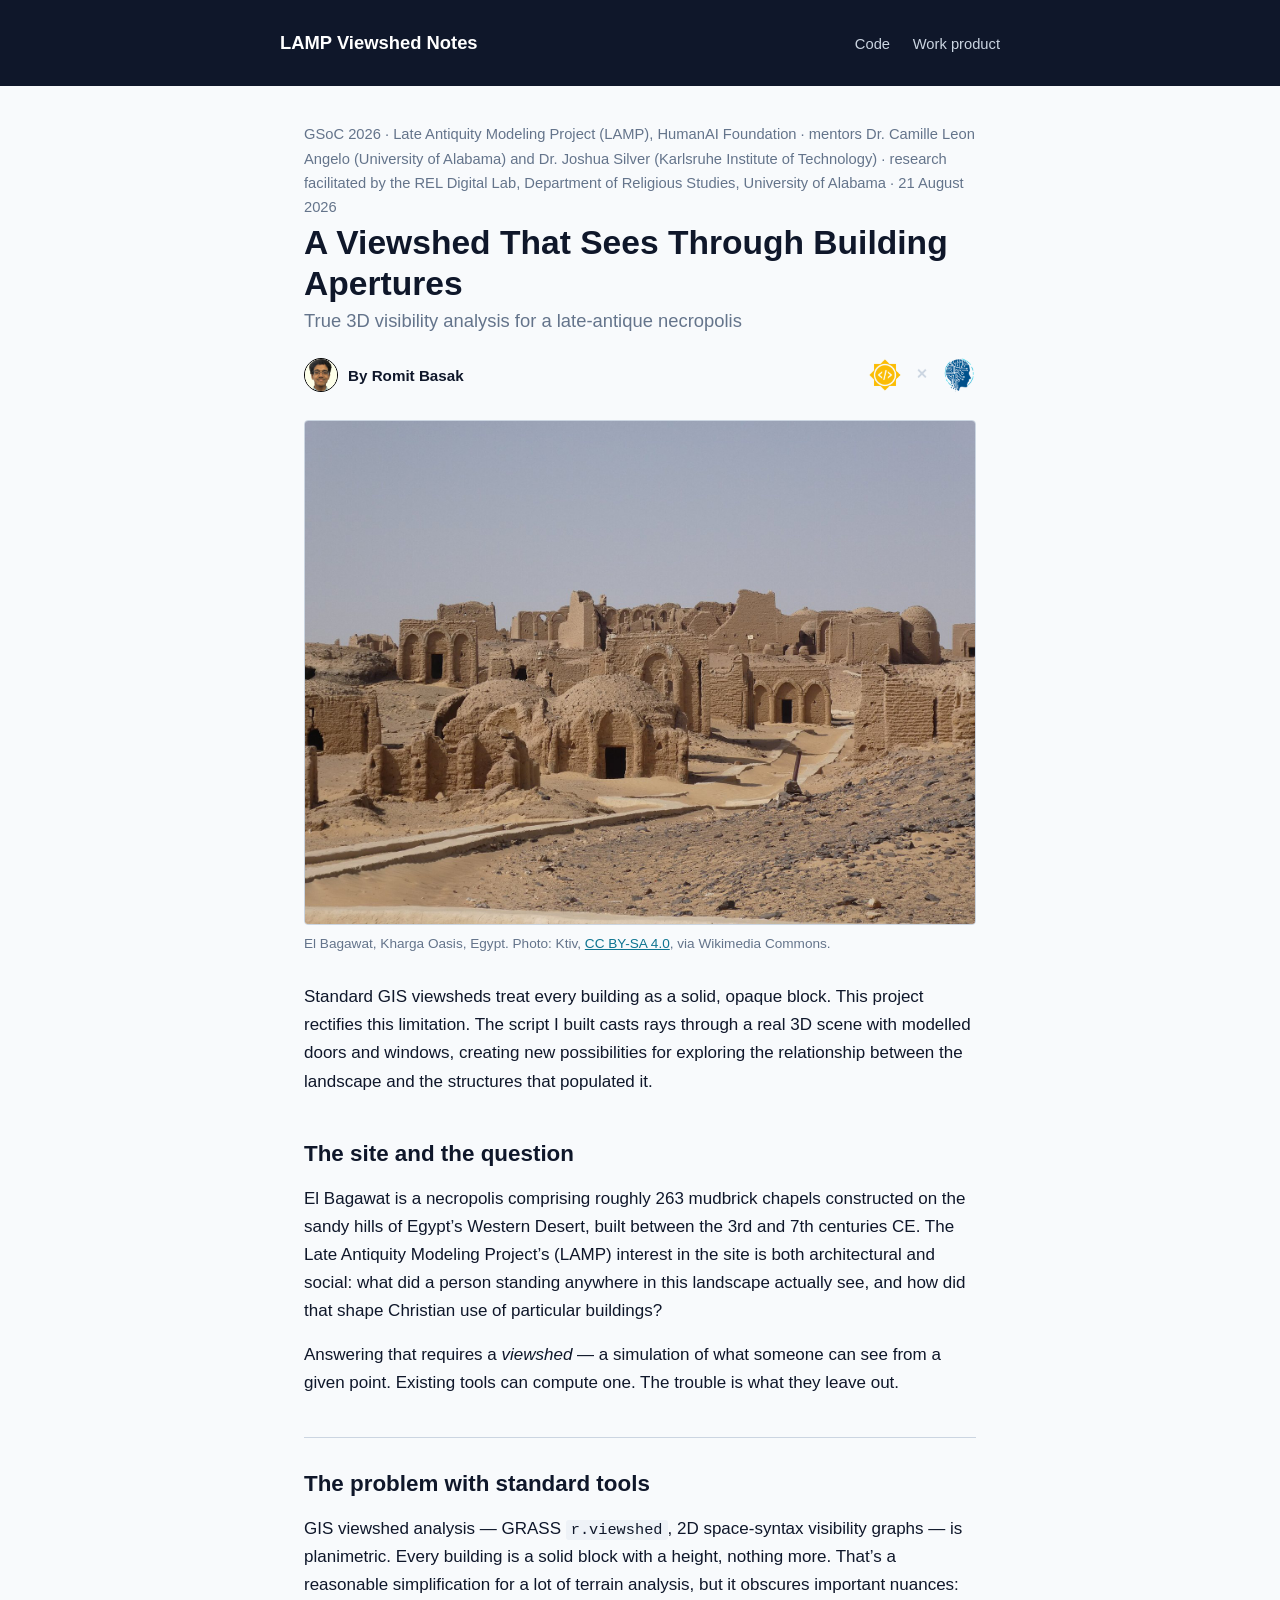
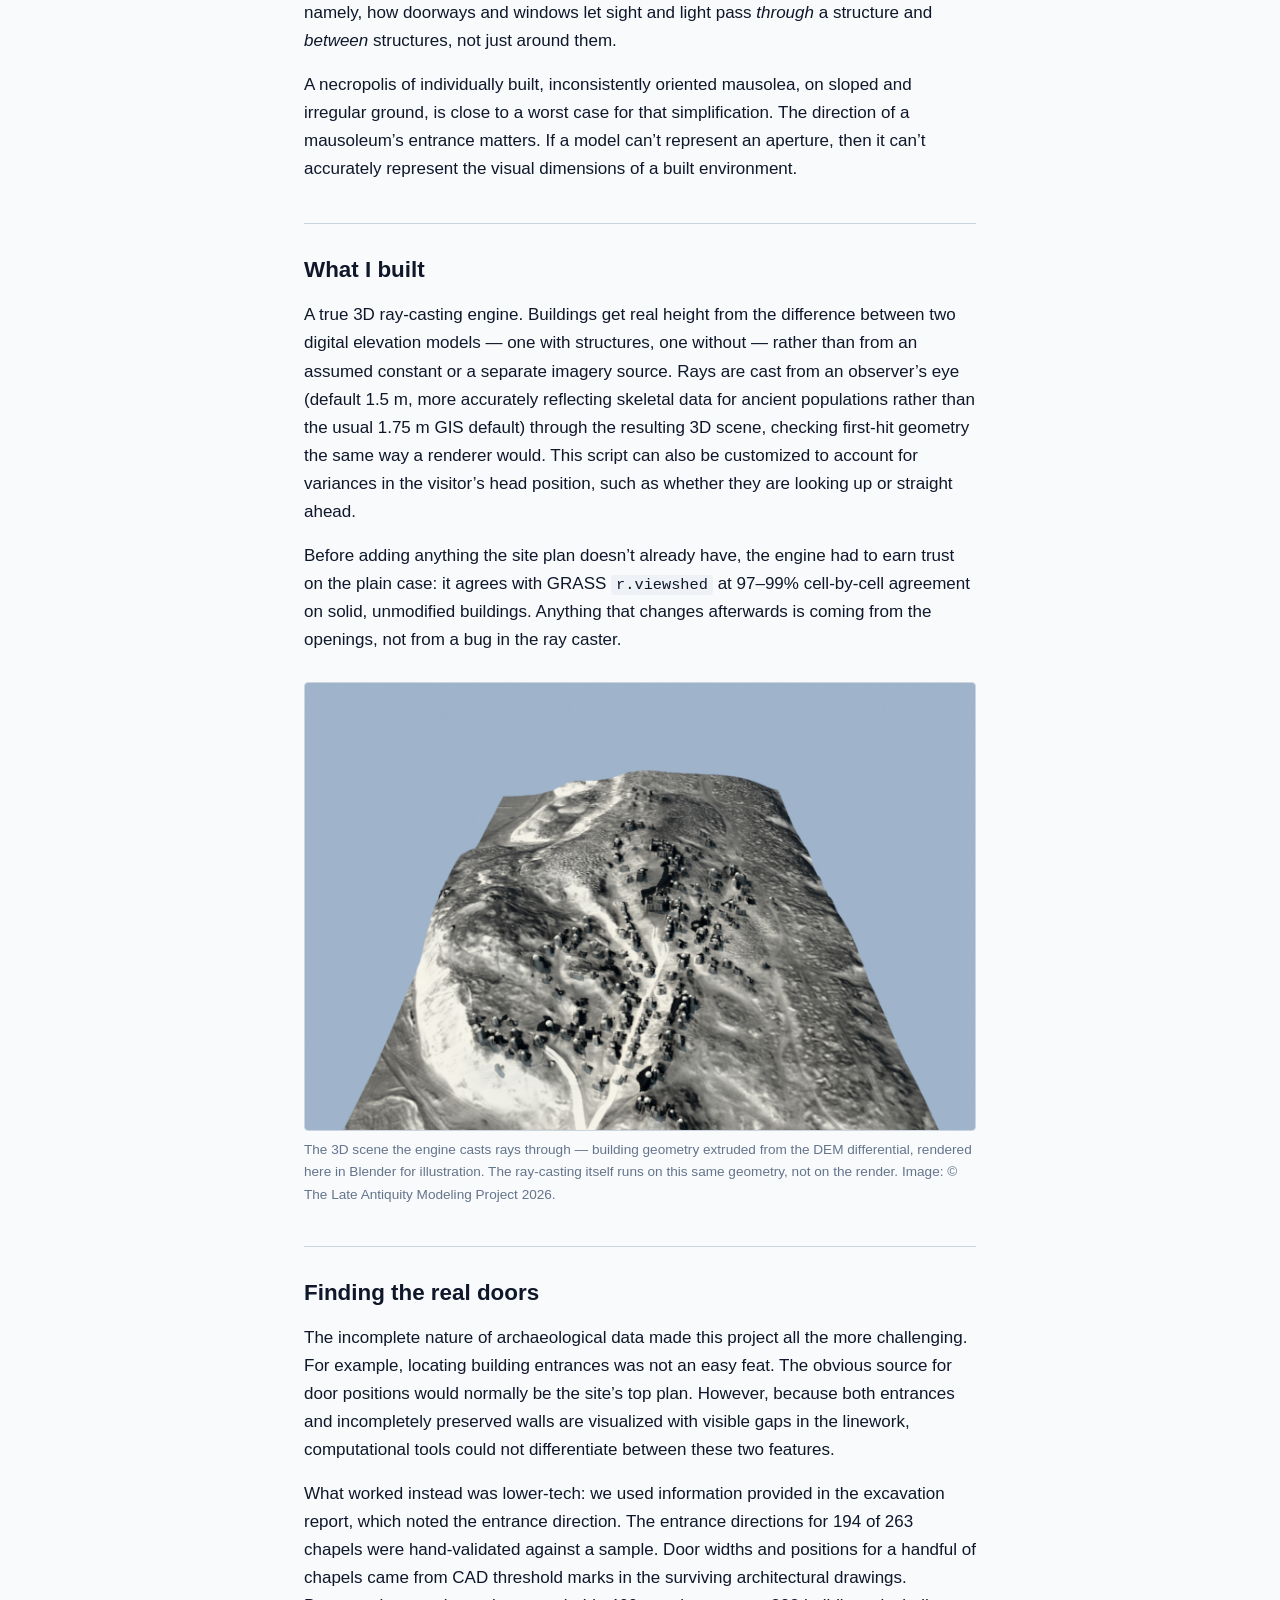
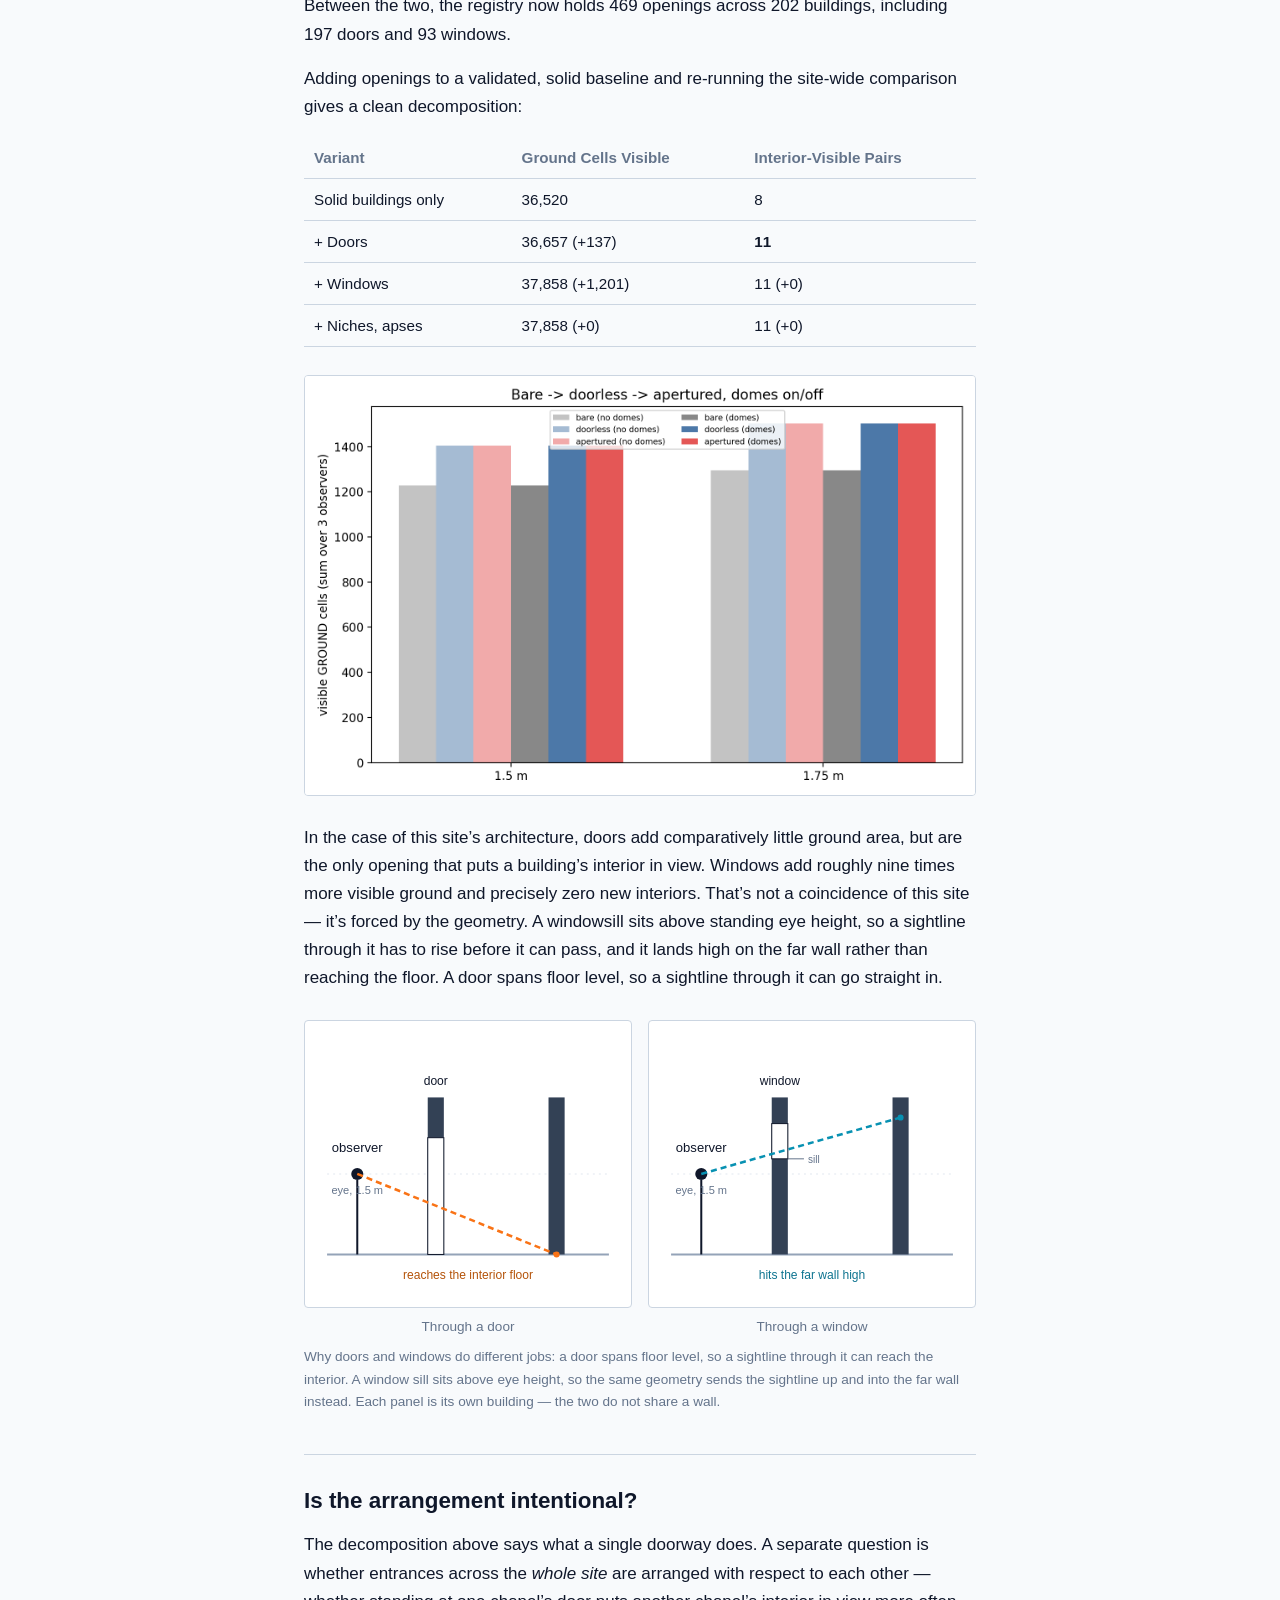
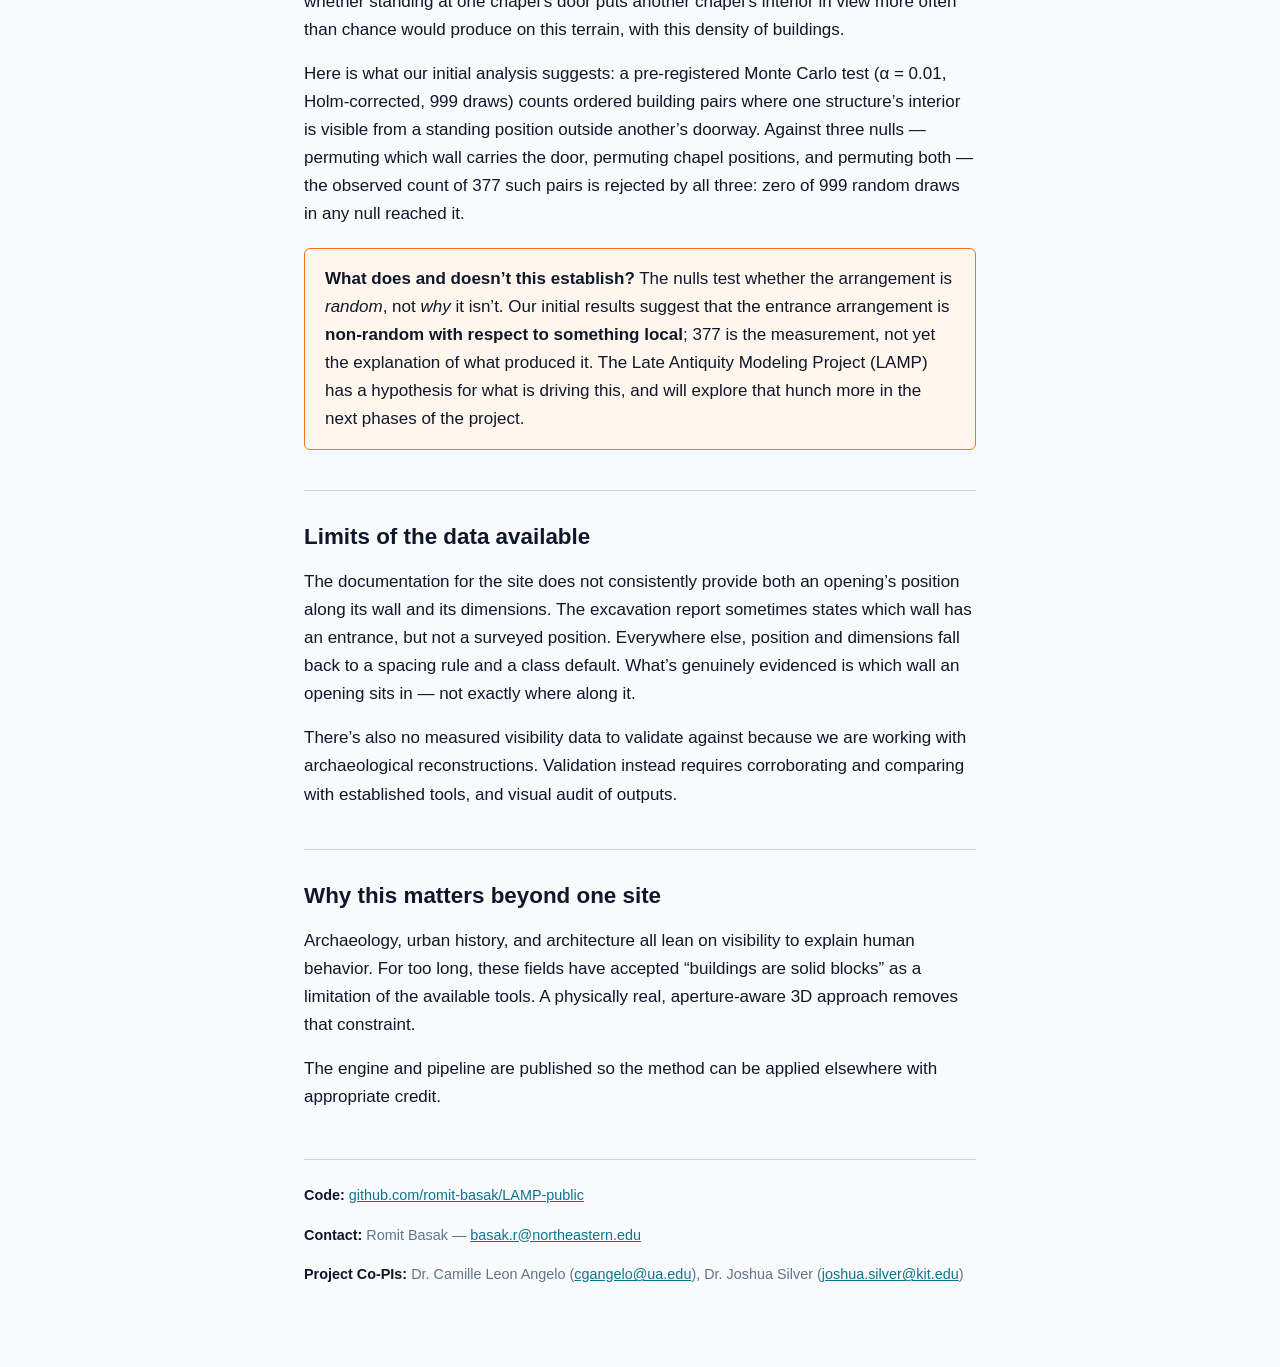
==== commit 3ca971a7: "Unbolded 377 and which wall, and fixed Late Antiquity Project to its full name" ====
--- a/blog/a-viewshed-that-sees-through-doors/index.html
+++ b/blog/a-viewshed-that-sees-through-doors/index.html
@@ -204,7 +204,7 @@
   standing position outside another&rsquo;s doorway. Against three
   nulls &mdash; permuting which wall carries the door, permuting
   chapel positions, and permuting both &mdash; the observed count of
-  <strong>377</strong> such pairs is rejected by all three: zero of 999
+  377 such pairs is rejected by all three: zero of 999
   random draws in any null reached it.</p>
 
   <div class="callout">
@@ -213,9 +213,9 @@
     <em>why</em> it isn&rsquo;t. Our initial results suggest that the
     entrance arrangement is <strong>non-random with respect to
     something local</strong>; 377 is the measurement, not yet the
-    explanation of what produced it. The Late Antiquity Project has a
-    hypothesis for what is driving this, and will explore that hunch
-    more in the next phases of the project.</p>
+    explanation of what produced it. The Late Antiquity Modeling
+    Project (LAMP) has a hypothesis for what is driving this, and will
+    explore that hunch more in the next phases of the project.</p>
   </div>
 
   <h2>Limits of the data available</h2>
@@ -224,7 +224,7 @@
   excavation report sometimes states which wall has an entrance, but
   not a surveyed position. Everywhere else, position and dimensions
   fall back to a spacing rule and a class default. What&rsquo;s
-  genuinely evidenced is <strong>which wall</strong> an opening sits
+  genuinely evidenced is which wall an opening sits
   in &mdash; not exactly where along it.</p>
   <p>There&rsquo;s also no measured visibility data to validate against
   because we are working with archaeological reconstructions.
